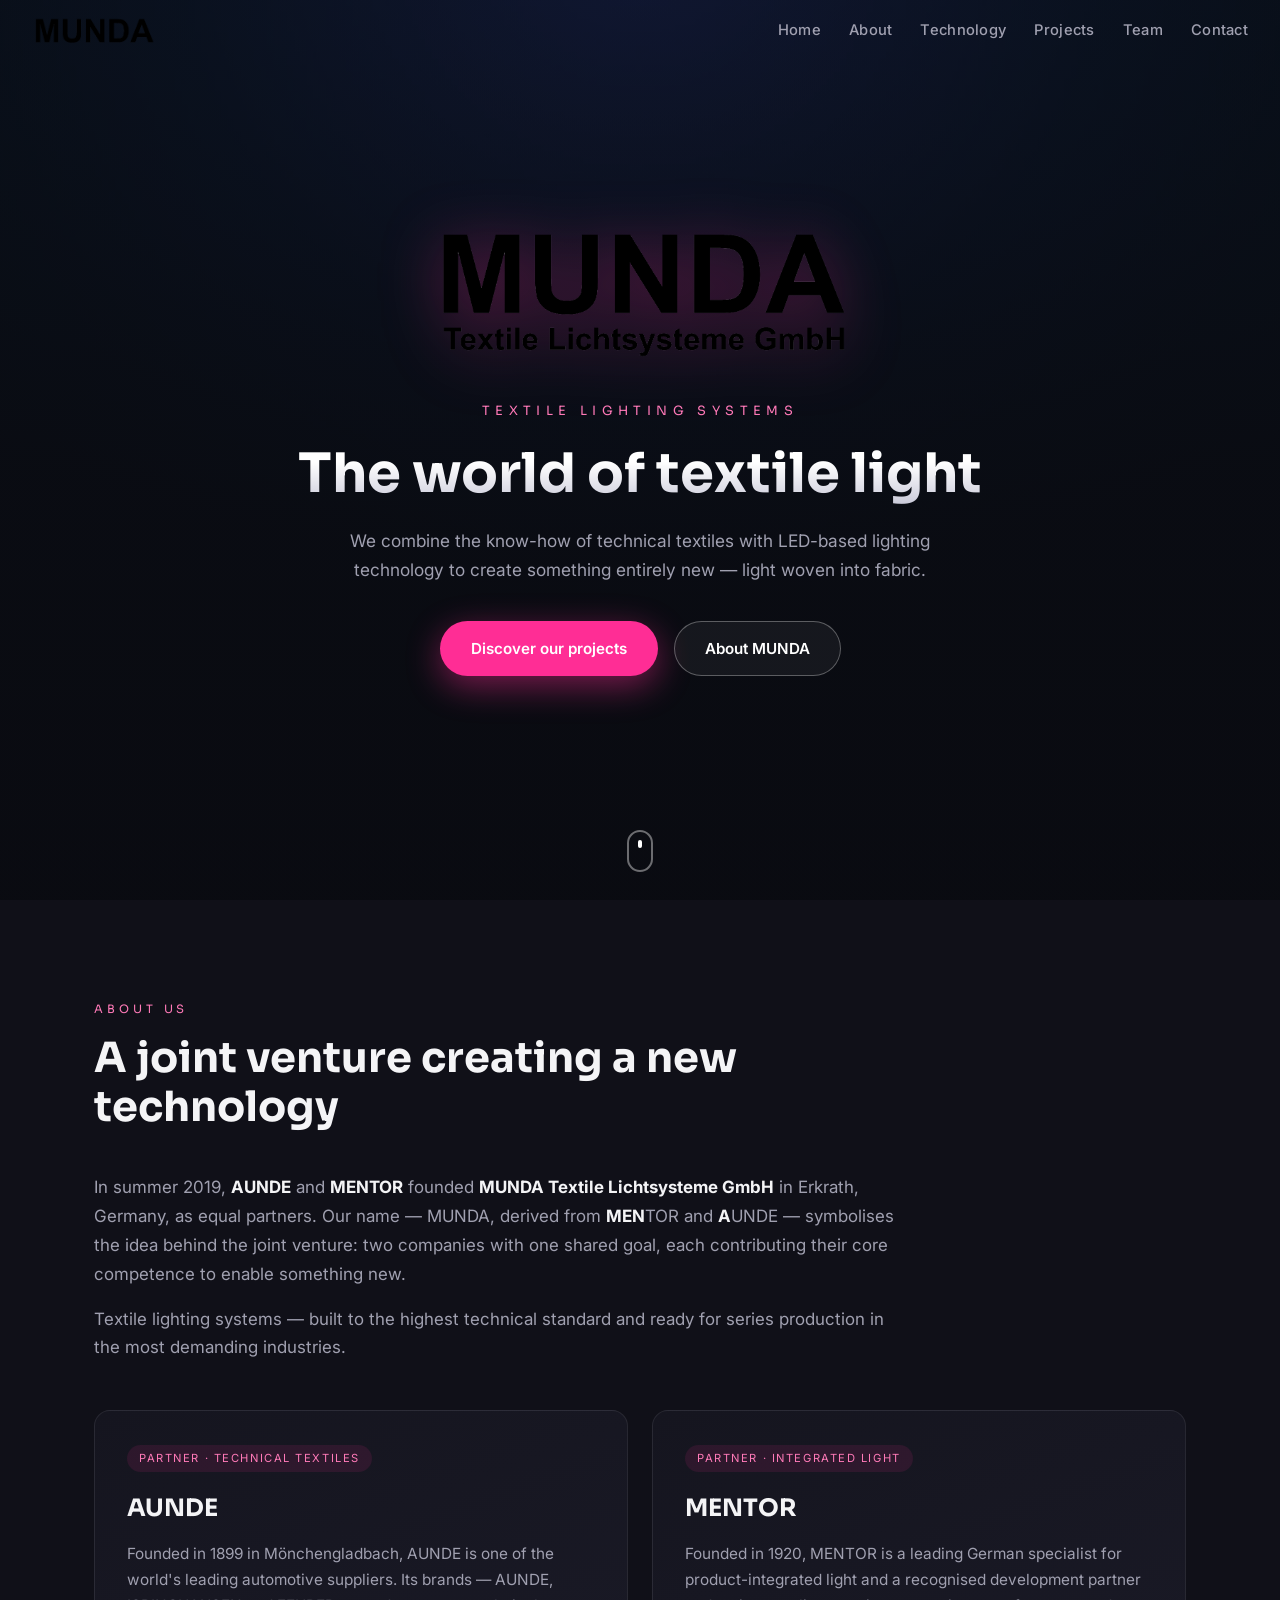
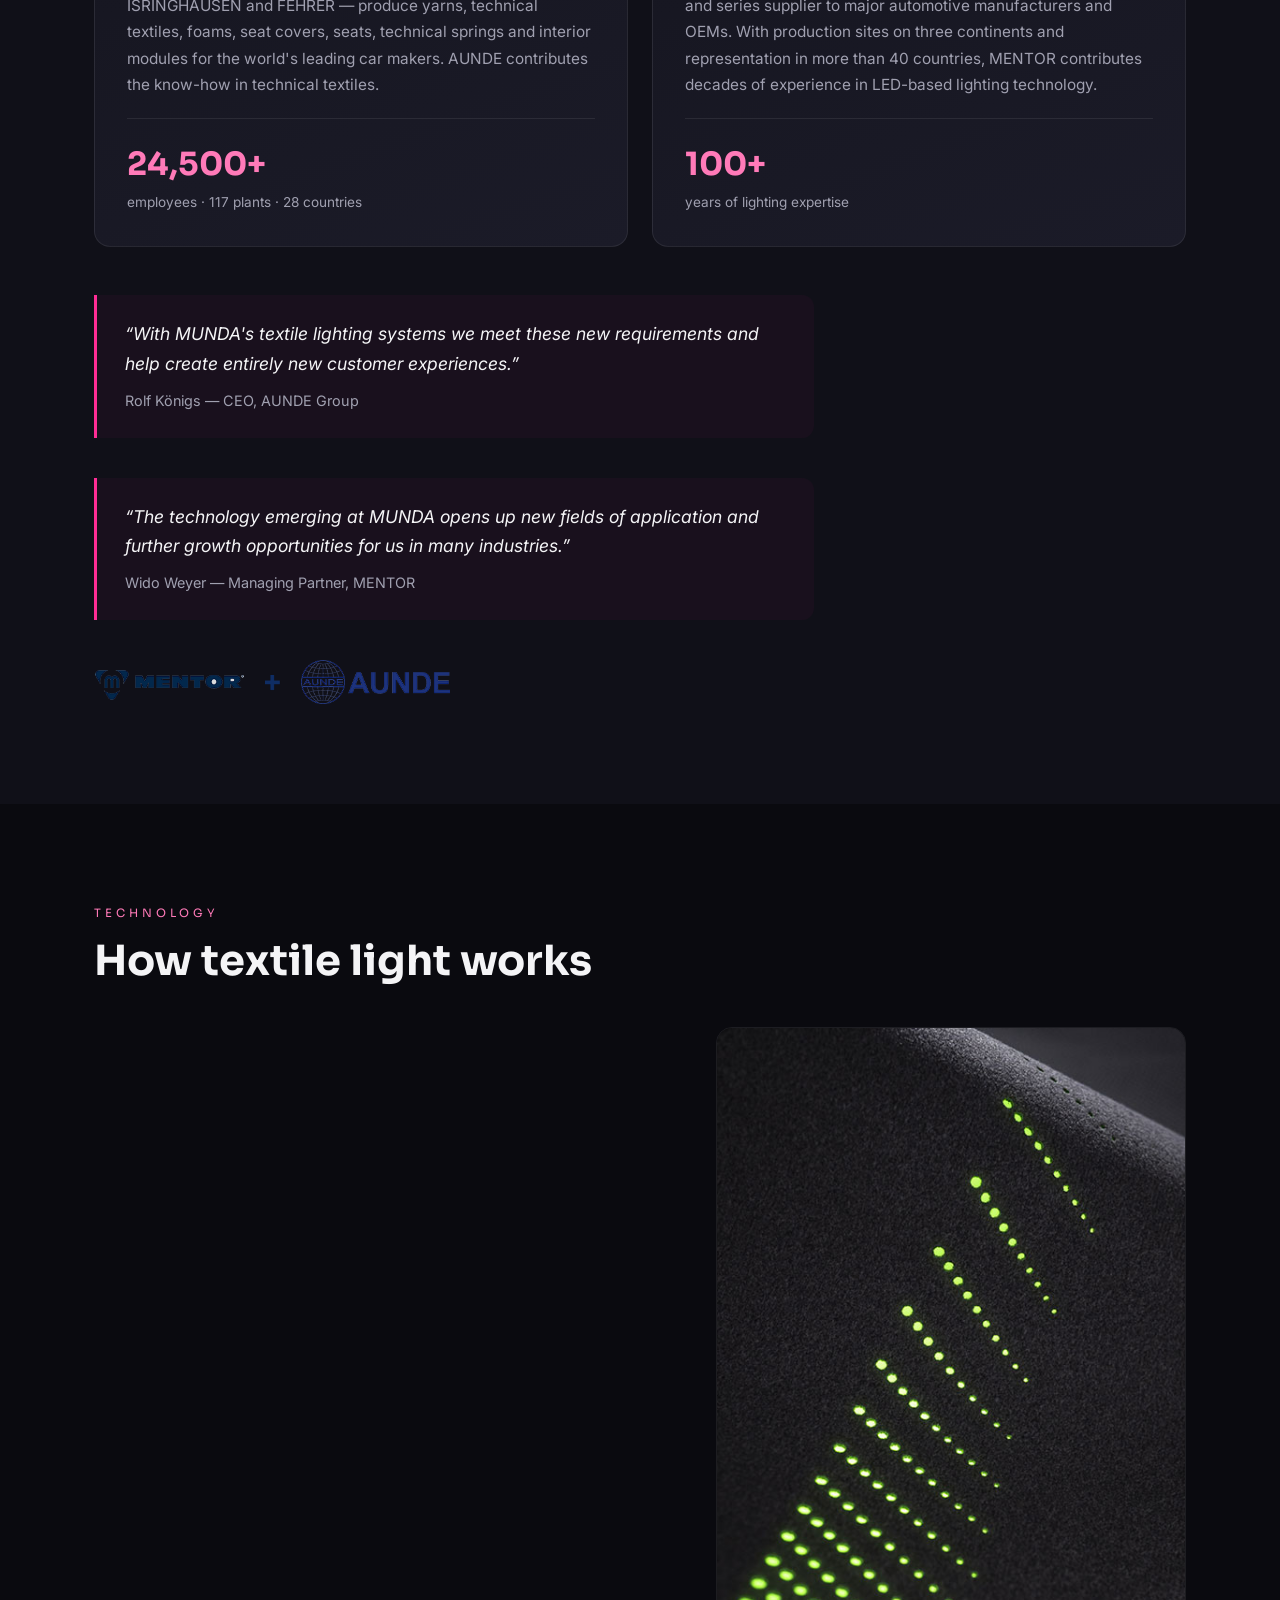
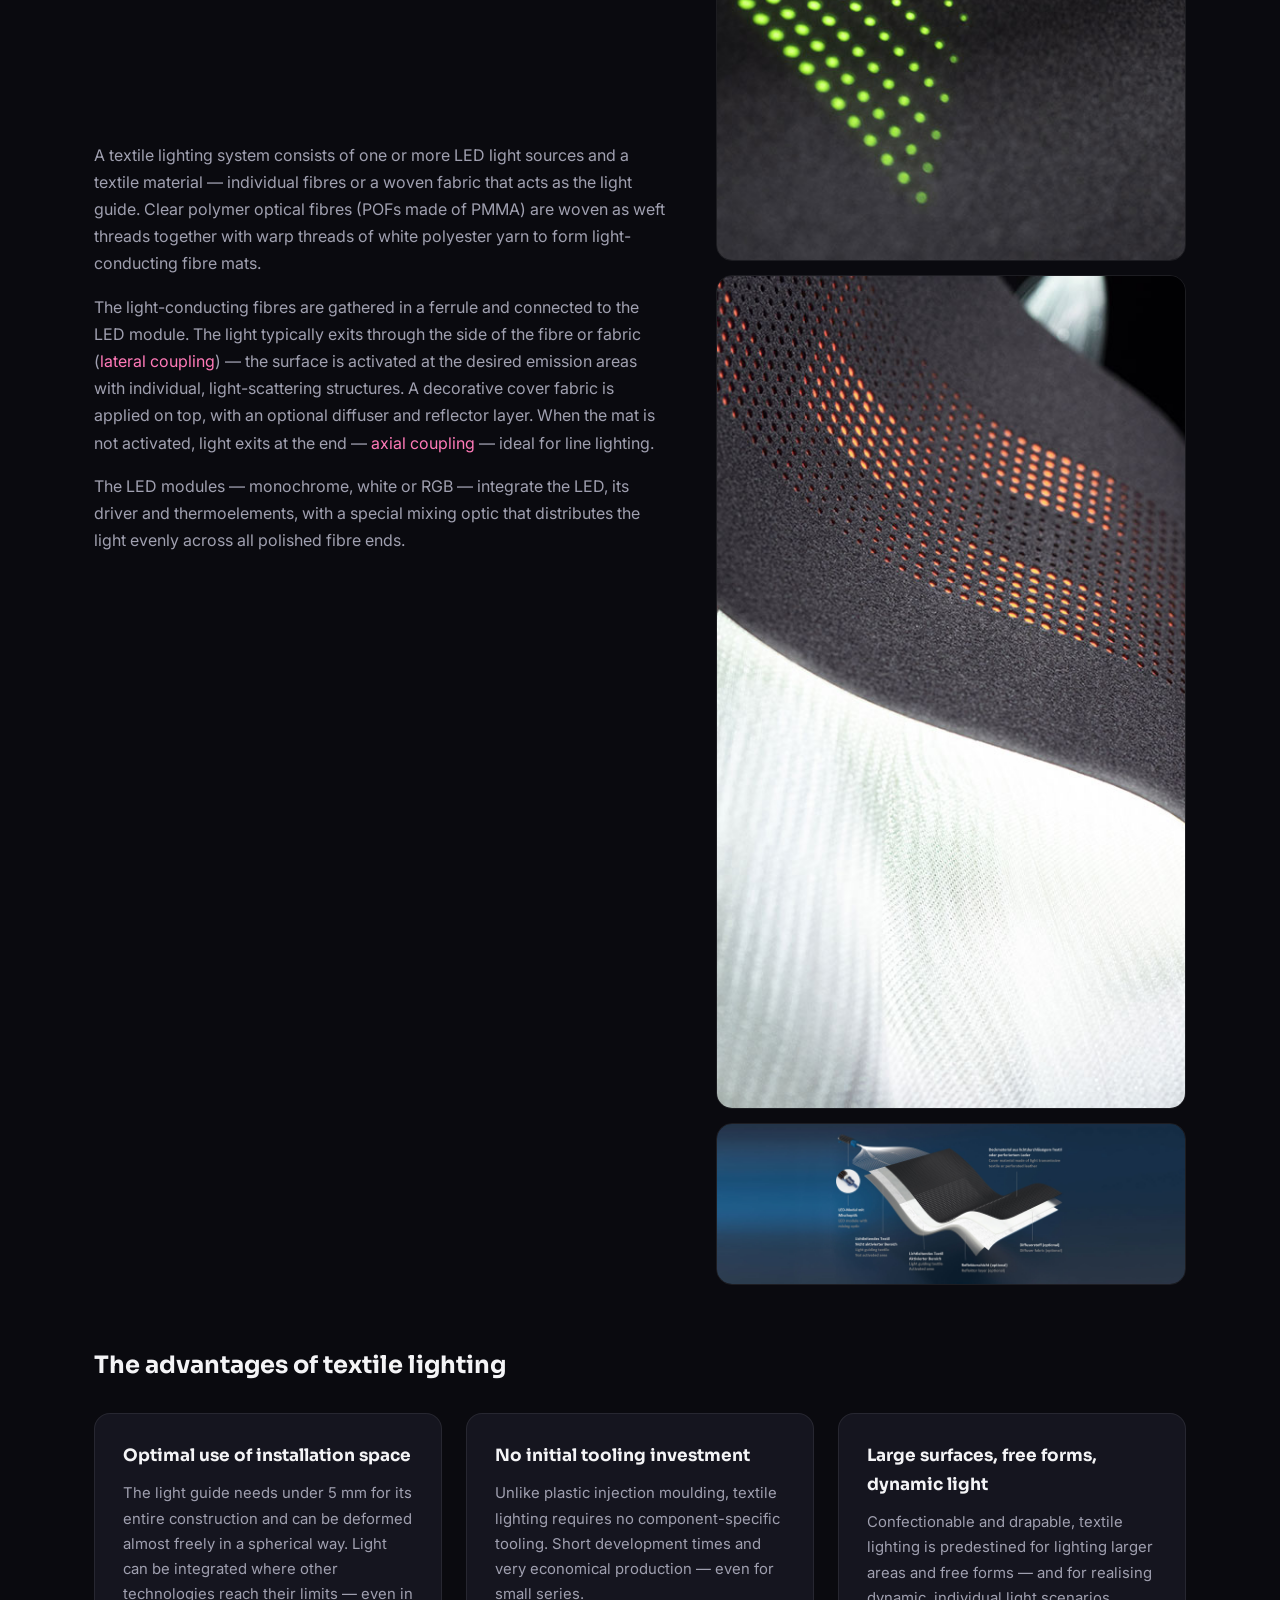
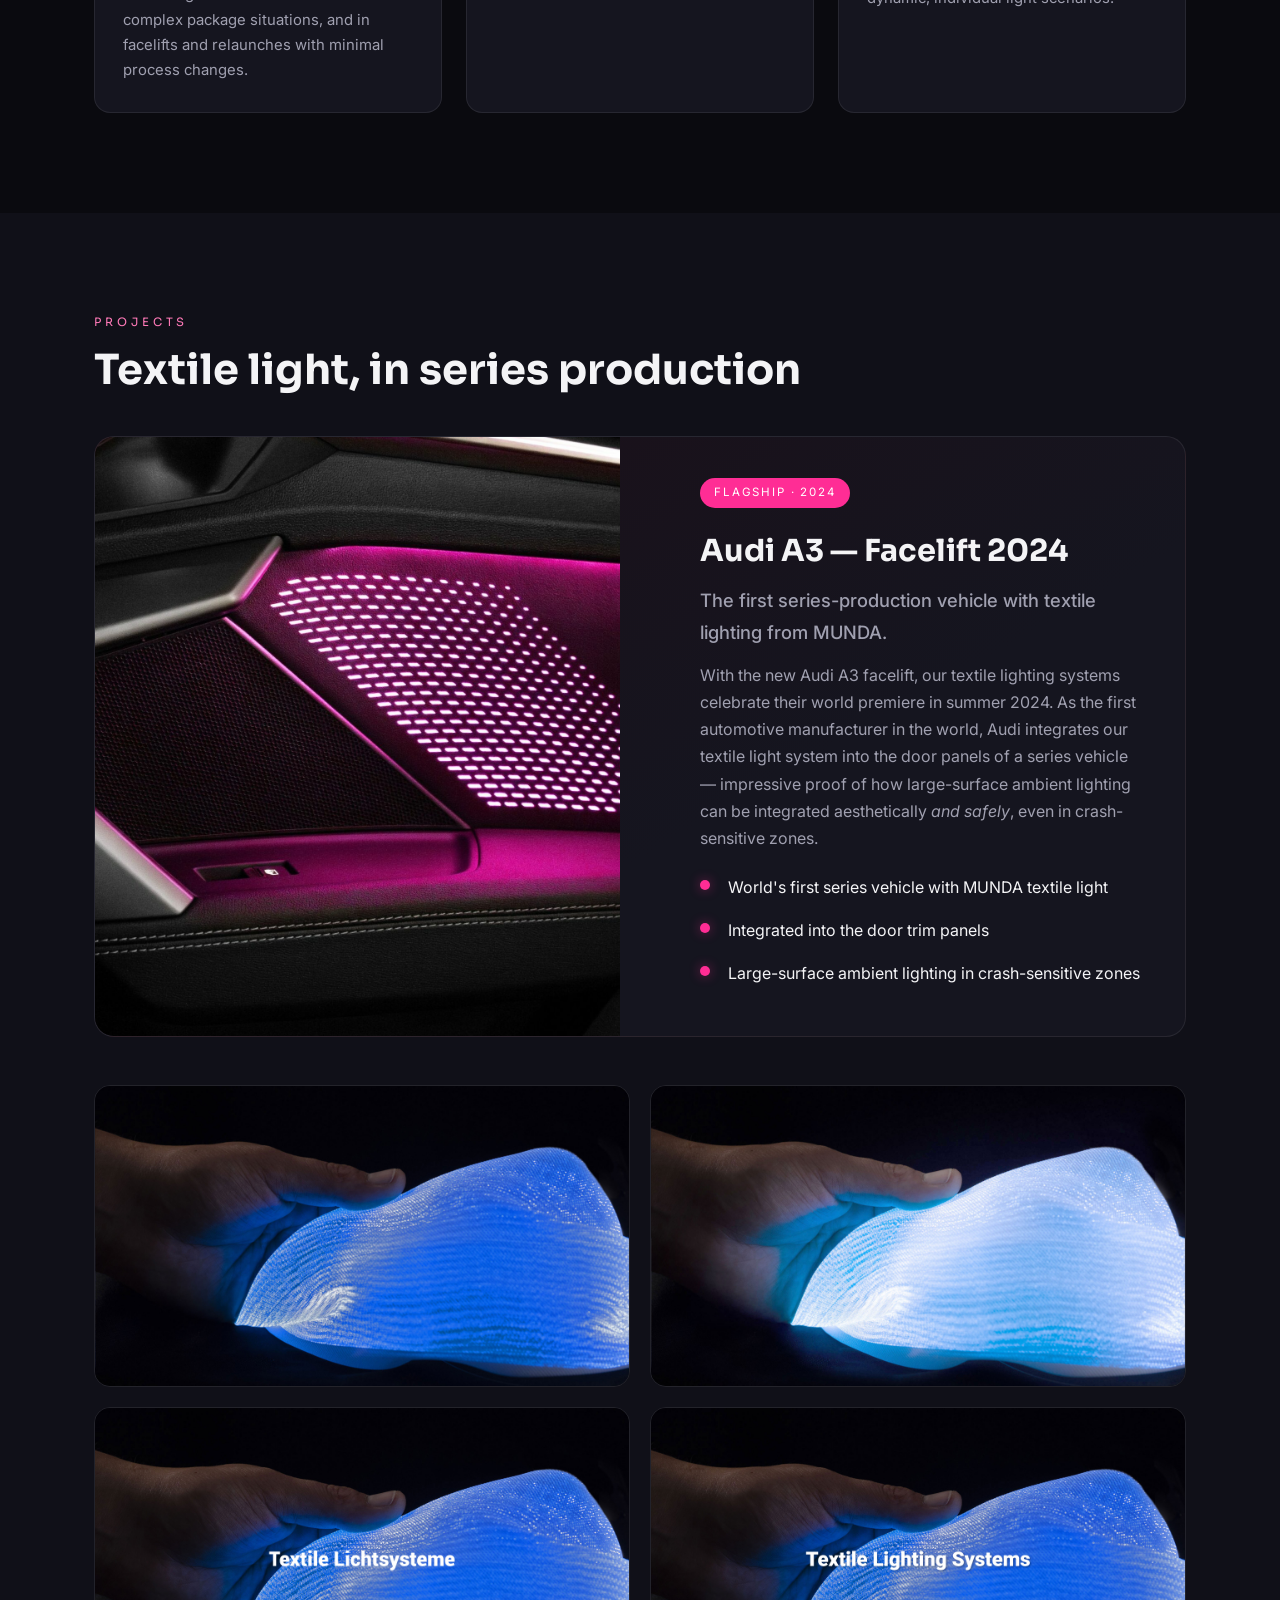
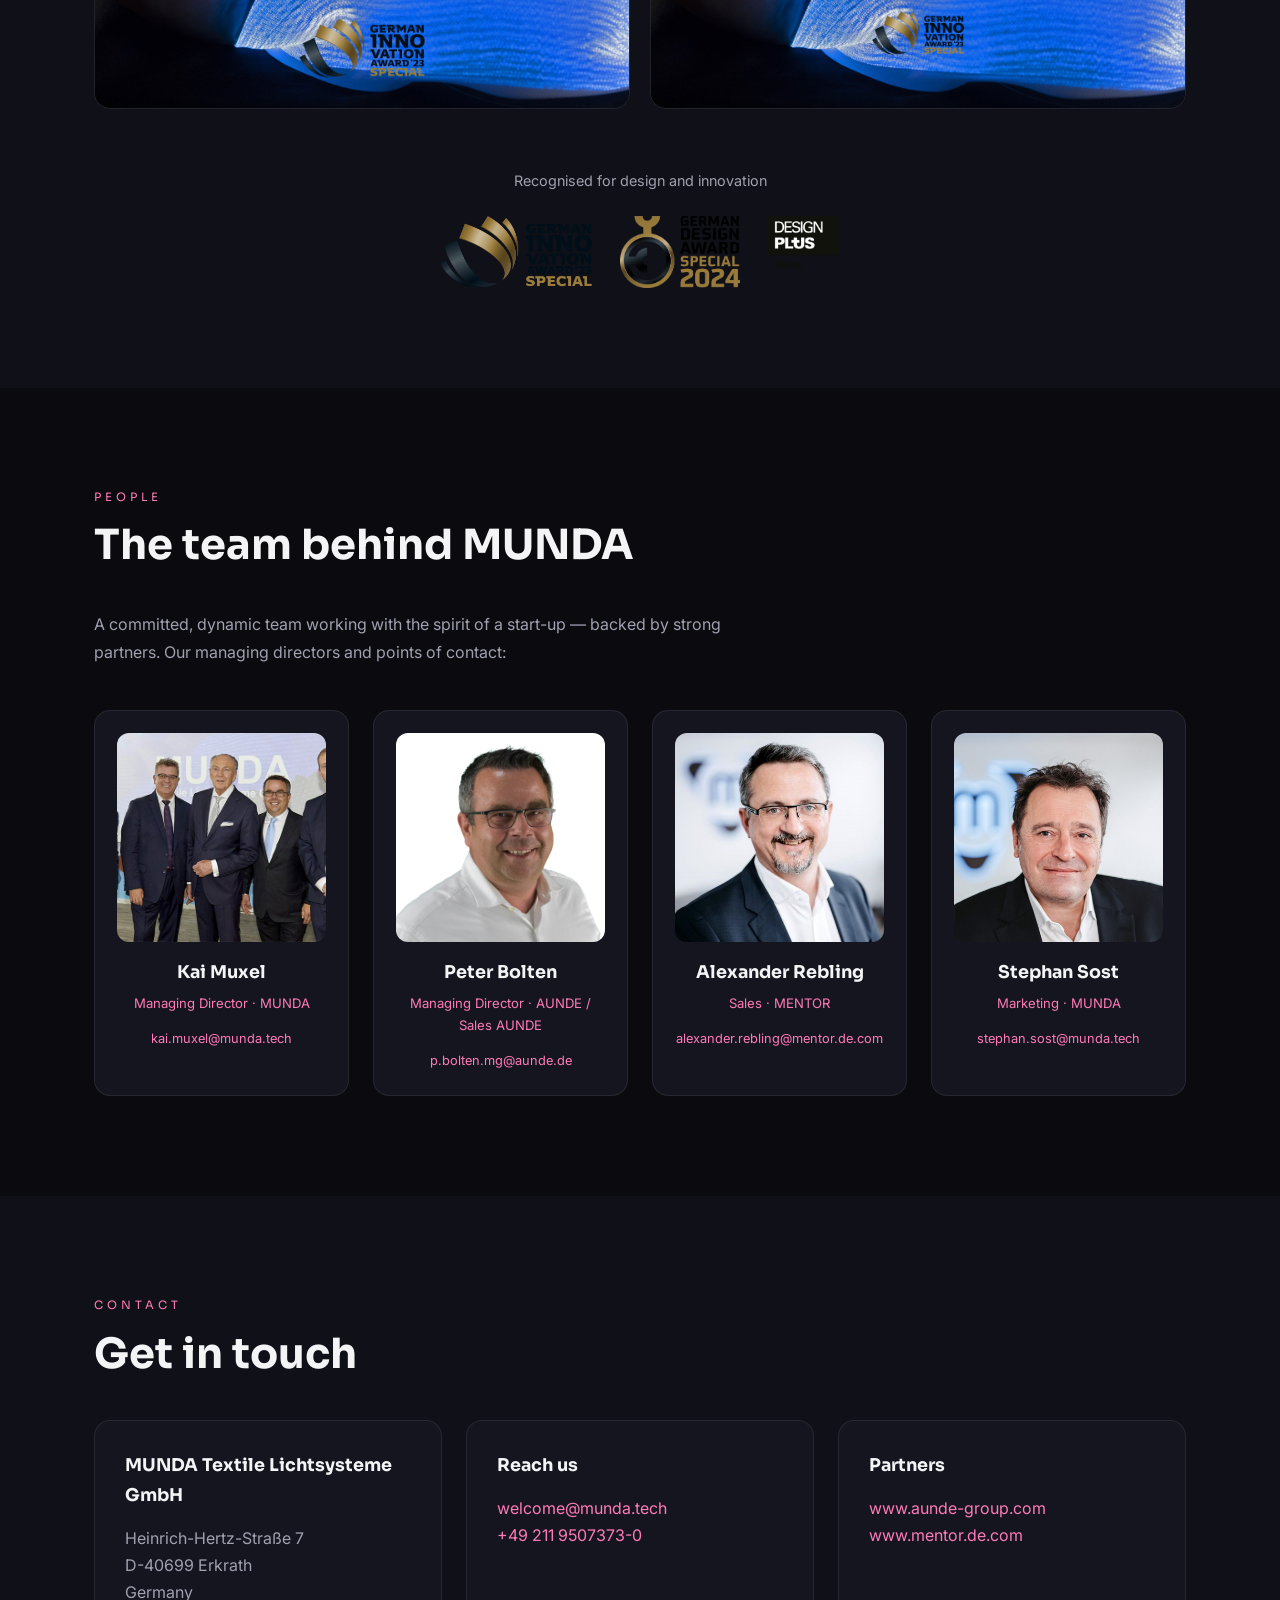
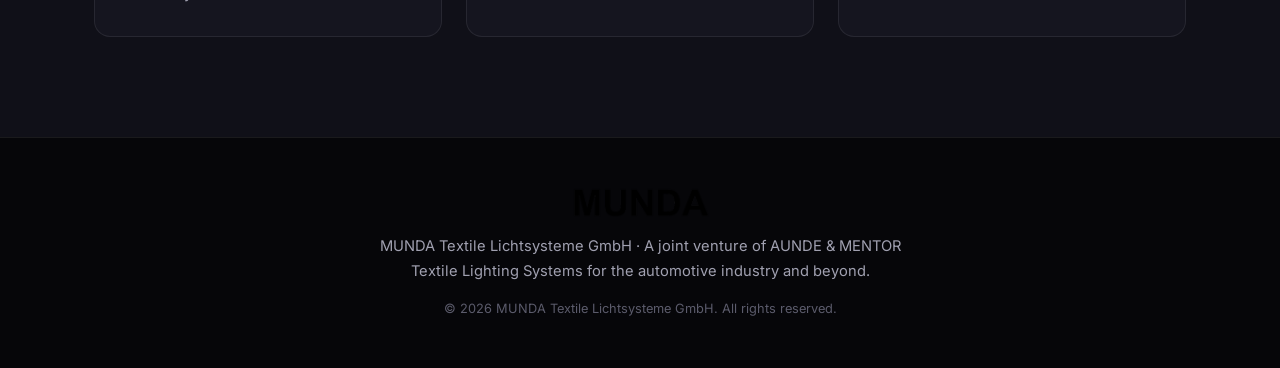
==== index.html @ 2c9ab47f "wip" ====
<!DOCTYPE html>
<html lang="en">
<head>
  <meta charset="UTF-8" />
  <meta name="viewport" content="width=device-width, initial-scale=1.0" />
  <title>MUNDA — Textile Lighting Systems</title>
  <meta name="description" content="MUNDA Textile Lichtsysteme GmbH — a joint venture of AUNDE and MENTOR, creating textile lighting systems: LED light woven into fabric for automotive ambient lighting and beyond." />
  <link rel="icon" type="image/png" href="assets/img/logo/favicon.png" />

  <!-- Fonts -->
  <link rel="preconnect" href="https://fonts.googleapis.com" />
  <link rel="preconnect" href="https://fonts.gstatic.com" crossorigin />
  <link href="https://fonts.googleapis.com/css2?family=Sora:wght@300;400;500;600;700;800&family=Inter:wght@300;400;500;600&display=swap" rel="stylesheet" />

  <link rel="stylesheet" href="assets/css/style.css" />
</head>
<body>

  <!-- ===================== NAV ===================== -->
  <header class="nav" id="nav">
    <a href="#home" class="nav__logo">
      <img src="assets/img/logo/logo-noclaim.png" alt="MUNDA logo" />
    </a>
    <nav class="nav__links" id="navLinks">
      <a href="#home">Home</a>
      <a href="#about">About</a>
      <a href="#technology">Technology</a>
      <a href="#projects">Projects</a>
      <a href="#team">Team</a>
      <a href="#contact">Contact</a>
    </nav>
    <button class="nav__toggle" id="navToggle" aria-label="Menu">
      <span></span><span></span><span></span>
    </button>
  </header>

  <!-- ===================== HERO / HOME ===================== -->
  <section class="hero" id="home">
    <div class="hero__bg" id="heroBg"></div>
    <div class="hero__overlay"></div>
    <div class="hero__content">
      <img src="assets/img/logo/logo.png" alt="MUNDA — Textile Lighting Systems" class="hero__logo" />
      <p class="hero__tagline">Textile Lighting Systems</p>
      <h1 class="hero__title">The world of textile light</h1>
      <p class="hero__sub">
        We combine the know-how of technical textiles with LED-based lighting technology to create
        something entirely new — light woven into fabric.
      </p>
      <div class="hero__cta">
        <a href="#projects" class="btn btn--primary">Discover our projects</a>
        <a href="#about" class="btn btn--ghost">About MUNDA</a>
      </div>
    </div>
    <a href="#about" class="hero__scroll" aria-label="Scroll down">
      <span></span>
    </a>
  </section>

  <!-- ===================== ABOUT ===================== -->
  <section class="section about" id="about">
    <div class="container">
      <p class="eyebrow">About us</p>
      <h2 class="section__title">A joint venture creating a new technology</h2>

      <div class="about__intro">
        <p>
          In summer 2019, <strong>AUNDE</strong> and <strong>MENTOR</strong> founded
          <strong>MUNDA Textile Lichtsysteme GmbH</strong> in Erkrath, Germany, as equal partners.
          Our name — MUNDA, derived from <strong>MEN</strong>TOR and <strong>A</strong>UNDE — symbolises
          the idea behind the joint venture: two companies with one shared goal, each contributing their
          core competence to enable something new.
        </p>
        <p>
          Textile lighting systems — built to the highest technical standard and ready for series production
          in the most demanding industries.
        </p>
      </div>

      <div class="about__cards">
        <article class="card">
          <div class="card__tag">Partner · Technical Textiles</div>
          <h3>AUNDE</h3>
          <p>
            Founded in 1899 in Mönchengladbach, AUNDE is one of the world's leading automotive suppliers.
            Its brands — AUNDE, ISRINGHAUSEN and FEHRER — produce yarns, technical textiles, foams,
            seat covers, seats, technical springs and interior modules for the world's leading car makers.
            AUNDE contributes the know-how in technical textiles.
          </p>
          <div class="card__stat">
            <span class="card__stat-num">24,500+</span>
            <span class="card__stat-label">employees · 117 plants · 28 countries</span>
          </div>
        </article>

        <article class="card">
          <div class="card__tag">Partner · Integrated Light</div>
          <h3>MENTOR</h3>
          <p>
            Founded in 1920, MENTOR is a leading German specialist for product-integrated light and a
            recognised development partner and series supplier to major automotive manufacturers and OEMs.
            With production sites on three continents and representation in more than 40 countries,
            MENTOR contributes decades of experience in LED-based lighting technology.
          </p>
          <div class="card__stat">
            <span class="card__stat-num">100+</span>
            <span class="card__stat-label">years of lighting expertise</span>
          </div>
        </article>
      </div>

      <blockquote class="quote">
        <p>
          “With MUNDA's textile lighting systems we meet these new requirements and help create
          entirely new customer experiences.”
        </p>
        <cite>Rolf Königs — CEO, AUNDE Group</cite>
      </blockquote>
      <blockquote class="quote">
        <p>
          “The technology emerging at MUNDA opens up new fields of application and further
          growth opportunities for us in many industries.”
        </p>
        <cite>Wido Weyer — Managing Partner, MENTOR</cite>
      </blockquote>

      <div class="about__partners">
        <img src="assets/img/logo/mentor-aunde.png" alt="MENTOR and AUNDE logos" class="about__partners-img" />
      </div>
    </div>
  </section>

  <!-- ===================== TECHNOLOGY ===================== -->
  <section class="section tech" id="technology">
    <div class="container">
      <p class="eyebrow">Technology</p>
      <h2 class="section__title">How textile light works</h2>

      <div class="tech__layout">
        <div class="tech__text">
          <p>
            A textile lighting system consists of one or more LED light sources and a textile material —
            individual fibres or a woven fabric that acts as the light guide. Clear polymer optical fibres
            (POFs made of PMMA) are woven as weft threads together with warp threads of white polyester
            yarn to form light-conducting fibre mats.
          </p>
          <p>
            The light-conducting fibres are gathered in a ferrule and connected to the LED module. The light
            typically exits through the side of the fibre or fabric (<em>lateral coupling</em>) — the surface is
            activated at the desired emission areas with individual, light-scattering structures. A decorative
            cover fabric is applied on top, with an optional diffuser and reflector layer. When the mat is not
            activated, light exits at the end — <em>axial coupling</em> — ideal for line lighting.
          </p>
          <p>
            The LED modules — monochrome, white or RGB — integrate the LED, its driver and thermoelements,
            with a special mixing optic that distributes the light evenly across all polished fibre ends.
          </p>
        </div>
        <div class="tech__gallery">
          <img src="assets/img/tech/tech1.jpg" alt="Textile lighting fibre detail" loading="lazy" />
          <img src="assets/img/tech/tech2.jpg" alt="Illuminated textile surface" loading="lazy" />
          <img src="assets/img/tech/tech-render.jpg" alt="MUNDA technology render" loading="lazy" />
        </div>
      </div>

      <h3 class="tech__subtitle">The advantages of textile lighting</h3>
      <div class="tech__features">
        <div class="feature">
          <h4>Optimal use of installation space</h4>
          <p>
            The light guide needs under 5 mm for its entire construction and can be deformed almost freely
            in a spherical way. Light can be integrated where other technologies reach their limits — even in
            complex package situations, and in facelifts and relaunches with minimal process changes.
          </p>
        </div>
        <div class="feature">
          <h4>No initial tooling investment</h4>
          <p>
            Unlike plastic injection moulding, textile lighting requires no component-specific tooling.
            Short development times and very economical production — even for small series.
          </p>
        </div>
        <div class="feature">
          <h4>Large surfaces, free forms, dynamic light</h4>
          <p>
            Confectionable and drapable, textile lighting is predestined for lighting larger areas and free
            forms — and for realising dynamic, individual light scenarios.
          </p>
        </div>
      </div>
    </div>
  </section>

  <!-- ===================== PROJECTS ===================== -->
  <section class="section projects" id="projects">
    <div class="container">
      <p class="eyebrow">Projects</p>
      <h2 class="section__title">Textile light, in series production</h2>

      <!-- Audi flagship -->
      <article class="audi">
        <div class="audi__media">
          <img src="assets/img/projects/audi-a3-1.jpg" alt="Textile lighting in the Audi A3 door panel" loading="lazy" />
        </div>
        <div class="audi__body">
          <span class="audi__badge">Flagship · 2024</span>
          <h3>Audi A3 — Facelift 2024</h3>
          <p class="audi__lead">
            The first series-production vehicle with textile lighting from MUNDA.
          </p>
          <p>
            With the new Audi A3 facelift, our textile lighting systems celebrate their world premiere in
            summer 2024. As the first automotive manufacturer in the world, Audi integrates our textile
            light system into the door panels of a series vehicle — impressive proof of how large-surface
            ambient lighting can be integrated aesthetically <em>and safely</em>, even in crash-sensitive
            zones.
          </p>
          <ul class="audi__points">
            <li>World's first series vehicle with MUNDA textile light</li>
            <li>Integrated into the door trim panels</li>
            <li>Large-surface ambient lighting in crash-sensitive zones</li>
          </ul>
        </div>
      </article>

      <!-- Project gallery -->
      <div class="projects__grid">
        <figure class="project">
          <img src="assets/img/projects/ls-2-1.jpg" alt="Lighting system project" loading="lazy" />
        </figure>
        <figure class="project">
          <img src="assets/img/projects/ls-2-2.jpg" alt="Lighting system project" loading="lazy" />
        </figure>
        <figure class="project">
          <img src="assets/img/projects/ls-3-1.jpg" alt="Lighting system project" loading="lazy" />
        </figure>
        <figure class="project">
          <img src="assets/img/projects/ls-4-1.jpg" alt="Lighting system project" loading="lazy" />
        </figure>
      </div>

      <!-- Awards -->
      <div class="awards">
        <p class="awards__label">Recognised for design and innovation</p>
        <div class="awards__row">
          <img src="assets/img/logo/award-gia23.png" alt="German Innovation Award 2023" />
          <img src="assets/img/logo/award-gda24.png" alt="German Design Award 2024" />
          <img src="assets/img/logo/award-iconic.png" alt="Iconic Design Award — Winner" />
        </div>
      </div>
    </div>
  </section>

  <!-- ===================== TEAM ===================== -->
  <section class="section team" id="team">
    <div class="container">
      <p class="eyebrow">People</p>
      <h2 class="section__title">The team behind MUNDA</h2>
      <p class="team__intro">
        A committed, dynamic team working with the spirit of a start-up — backed by strong partners.
        Our managing directors and points of contact:
      </p>

      <div class="team__grid">
        <article class="person">
          <div class="person__photo">
            <img src="assets/img/team/kai-muxel.jpg" alt="Kai Muxel" loading="lazy" />
          </div>
          <h3>Kai Muxel</h3>
          <p class="person__role">Managing Director · MUNDA</p>
          <a class="person__mail" href="mailto:kai.muxel@munda.tech">kai.muxel@munda.tech</a>
        </article>

        <article class="person">
          <div class="person__photo">
            <img src="assets/img/team/peter-bolten.jpg" alt="Peter Bolten" loading="lazy" />
          </div>
          <h3>Peter Bolten</h3>
          <p class="person__role">Managing Director · AUNDE / Sales AUNDE</p>
          <a class="person__mail" href="mailto:p.bolten.mg@aunde.de">p.bolten.mg@aunde.de</a>
        </article>

        <article class="person">
          <div class="person__photo">
            <img src="assets/img/team/alex-rebling.jpg" alt="Alexander Rebling" loading="lazy" />
          </div>
          <h3>Alexander Rebling</h3>
          <p class="person__role">Sales · MENTOR</p>
          <a class="person__mail" href="mailto:alexander.rebling@mentor.de.com">alexander.rebling@mentor.de.com</a>
        </article>

        <article class="person">
          <div class="person__photo">
            <img src="assets/img/team/stephan-sost.jpg" alt="Stephan Sost" loading="lazy" />
          </div>
          <h3>Stephan Sost</h3>
          <p class="person__role">Marketing · MUNDA</p>
          <a class="person__mail" href="mailto:stephan.sost@munda.tech">stephan.sost@munda.tech</a>
        </article>
      </div>
    </div>
  </section>

  <!-- ===================== CONTACT ===================== -->
  <section class="section contact" id="contact">
    <div class="container">
      <p class="eyebrow">Contact</p>
      <h2 class="section__title">Get in touch</h2>
      <div class="contact__grid">
        <div class="contact__card">
          <h3>MUNDA Textile Lichtsysteme GmbH</h3>
          <p>
            Heinrich-Hertz-Straße 7<br />
            D-40699 Erkrath<br />
            Germany
          </p>
        </div>
        <div class="contact__card">
          <h3>Reach us</h3>
          <p>
            <a href="mailto:welcome@munda.tech">welcome@munda.tech</a><br />
            <a href="tel:+4921195073730">+49 211 9507373-0</a>
          </p>
        </div>
        <div class="contact__card">
          <h3>Partners</h3>
          <p>
            <a href="https://www.aunde-group.com" target="_blank" rel="noopener">www.aunde-group.com</a><br />
            <a href="https://www.mentor.de.com" target="_blank" rel="noopener">www.mentor.de.com</a>
          </p>
        </div>
      </div>
    </div>
  </section>

  <!-- ===================== FOOTER ===================== -->
  <footer class="footer">
    <div class="container footer__inner">
      <img src="assets/img/logo/logo-noclaim.png" alt="MUNDA" class="footer__logo" />
      <p class="footer__text">
        MUNDA Textile Lichtsysteme GmbH · A joint venture of AUNDE &amp; MENTOR<br />
        Textile Lighting Systems for the automotive industry and beyond.
      </p>
      <p class="footer__legal">
        © <span id="year"></span> MUNDA Textile Lichtsysteme GmbH. All rights reserved.
      </p>
    </div>
  </footer>

  <script src="assets/js/main.js"></script>
</body>
</html>
---- assets/css/style.css ----
/* ===================== MUNDA — Textile Lighting Systems ===================== */
:root {
  --bg: #0a0a0f;
  --bg-soft: #101018;
  --surface: #15151f;
  --surface-2: #1b1b28;
  --text: #f4f4f6;
  --muted: #a0a0b0;
  --accent: #ff2d95;          /* magenta — "Alles Magenta" */
  --accent-soft: #ff7ab8;
  --accent-glow: rgba(255, 45, 149, 0.45);
  --border: rgba(255, 255, 255, 0.08);
  --font-head: 'Sora', system-ui, sans-serif;
  --font-body: 'Inter', system-ui, sans-serif;
  --radius: 16px;
  --maxw: 1140px;
}

* { margin: 0; padding: 0; box-sizing: border-box; }

html { scroll-behavior: smooth; }

body {
  font-family: var(--font-body);
  background: var(--bg);
  color: var(--text);
  line-height: 1.7;
  -webkit-font-smoothing: antialiased;
  overflow-x: hidden;
}

a { color: var(--accent-soft); text-decoration: none; }
a:hover { color: var(--accent); }

img { max-width: 100%; display: block; }

.container { width: 100%; max-width: var(--maxw); margin: 0 auto; padding: 0 24px; }

/* ===================== NAV ===================== */
.nav {
  position: fixed;
  top: 0; left: 0; right: 0;
  z-index: 100;
  display: flex;
  align-items: center;
  justify-content: space-between;
  padding: 16px 32px;
  transition: background 0.35s ease, backdrop-filter 0.35s ease, padding 0.35s ease;
}
.nav.scrolled {
  background: rgba(10, 10, 15, 0.72);
  backdrop-filter: blur(16px);
  -webkit-backdrop-filter: blur(16px);
  padding: 10px 32px;
  border-bottom: 1px solid var(--border);
}
.nav__logo img { height: 30px; width: auto; }
.nav__links { display: flex; gap: 28px; }
.nav__links a {
  color: var(--muted);
  font-size: 0.92rem;
  font-weight: 500;
  letter-spacing: 0.02em;
  transition: color 0.2s;
}
.nav__links a:hover { color: var(--accent-soft); }

.nav__toggle {
  display: none;
  flex-direction: column;
  gap: 5px;
  background: none; border: none; cursor: pointer;
  padding: 6px;
}
.nav__toggle span {
  width: 24px; height: 2px; background: var(--text);
  border-radius: 2px; transition: 0.3s;
}

/* ===================== HERO ===================== */
.hero {
  position: relative;
  min-height: 100vh;
  display: flex;
  align-items: center;
  justify-content: center;
  text-align: center;
  overflow: hidden;
}
.hero__bg {
  position: absolute; inset: 0;
  background-size: cover;
  background-position: center;
  transform: scale(1.06);
  animation: heroZoom 22s ease-in-out infinite alternate;
  z-index: 0;
}
@keyframes heroZoom {
  from { transform: scale(1.06); }
  to   { transform: scale(1.16); }
}
.hero__overlay {
  position: absolute; inset: 0; z-index: 1;
  background:
    radial-gradient(120% 90% at 50% 0%, rgba(10,10,15,0.35) 0%, rgba(10,10,15,0.82) 70%),
    linear-gradient(180deg, rgba(10,10,15,0.6) 0%, rgba(10,10,15,0.85) 100%);
}
.hero__content {
  position: relative; z-index: 2;
  max-width: 800px; padding: 0 24px;
  animation: rise 1s ease both;
}
@keyframes rise {
  from { opacity: 0; transform: translateY(30px); }
  to   { opacity: 1; transform: translateY(0); }
}
.hero__logo { width: min(420px, 78vw); margin: 0 auto 10px; filter: drop-shadow(0 6px 30px rgba(255,45,149,0.35)); }
.hero__tagline {
  font-family: var(--font-head);
  text-transform: uppercase;
  letter-spacing: 0.42em;
  font-size: 0.8rem;
  color: var(--accent-soft);
  margin-bottom: 20px;
}
.hero__title {
  font-family: var(--font-head);
  font-size: clamp(2rem, 5vw, 3.4rem);
  font-weight: 700;
  line-height: 1.15;
  margin-bottom: 20px;
  background: linear-gradient(180deg, #ffffff 30%, #c8c8d8 100%);
  -webkit-background-clip: text; background-clip: text;
  -webkit-text-fill-color: transparent;
}
.hero__sub {
  color: var(--muted);
  font-size: 1.08rem;
  max-width: 620px;
  margin: 0 auto 36px;
}
.hero__cta { display: flex; gap: 16px; justify-content: center; flex-wrap: wrap; }

.btn {
  display: inline-block;
  padding: 14px 30px;
  border-radius: 999px;
  font-weight: 600;
  font-size: 0.95rem;
  transition: transform 0.2s, box-shadow 0.2s, background 0.2s;
  border: 1px solid transparent;
}
.btn--primary {
  background: var(--accent);
  color: #fff;
  box-shadow: 0 10px 34px var(--accent-glow);
}
.btn--primary:hover {
  background: #ff4fa6; color: #fff;
  transform: translateY(-2px);
}
.btn--ghost {
  border-color: rgba(255,255,255,0.3);
  color: #fff;
  background: rgba(255,255,255,0.05);
}
.btn--ghost:hover { background: rgba(255,255,255,0.12); transform: translateY(-2px); }

.hero__scroll {
  position: absolute; bottom: 28px; left: 50%;
  transform: translateX(-50%);
  width: 26px; height: 42px;
  border: 2px solid rgba(255,255,255,0.4);
  border-radius: 20px;
  z-index: 2;
}
.hero__scroll span {
  position: absolute; top: 8px; left: 50%;
  width: 4px; height: 8px; margin-left: -2px;
  background: #fff; border-radius: 2px;
  animation: scrollDot 1.8s ease infinite;
}
@keyframes scrollDot {
  0% { opacity: 0; transform: translateY(0); }
  40% { opacity: 1; }
  80% { opacity: 0; transform: translateY(14px); }
}

/* ===================== SECTION COMMON ===================== */
.section { padding: 100px 0; }
.section:nth-of-type(even) { background: var(--bg-soft); }

.eyebrow {
  font-family: var(--font-head);
  text-transform: uppercase;
  letter-spacing: 0.34em;
  font-size: 0.72rem;
  color: var(--accent-soft);
  margin-bottom: 14px;
}
.section__title {
  font-family: var(--font-head);
  font-size: clamp(1.7rem, 3.6vw, 2.6rem);
  font-weight: 700;
  line-height: 1.2;
  margin-bottom: 40px;
  max-width: 720px;
}

/* ===================== ABOUT ===================== */
.about__intro p { color: var(--muted); font-size: 1.06rem; max-width: 820px; margin-bottom: 16px; }
.about__intro strong { color: var(--text); }

.about__cards { display: grid; grid-template-columns: repeat(2, 1fr); gap: 24px; margin: 48px 0; }
.card {
  background: linear-gradient(160deg, var(--surface) 0%, var(--surface-2) 100%);
  border: 1px solid var(--border);
  border-radius: var(--radius);
  padding: 32px;
  transition: transform 0.3s, border-color 0.3s;
}
.card:hover { transform: translateY(-4px); border-color: rgba(255,45,149,0.4); }
.card__tag {
  display: inline-block;
  font-size: 0.7rem;
  text-transform: uppercase;
  letter-spacing: 0.14em;
  color: var(--accent-soft);
  background: rgba(255,45,149,0.1);
  padding: 4px 12px;
  border-radius: 999px;
  margin-bottom: 16px;
}
.card h3 { font-family: var(--font-head); font-size: 1.5rem; margin-bottom: 12px; }
.card p { color: var(--muted); font-size: 0.96rem; }
.card__stat { margin-top: 20px; padding-top: 18px; border-top: 1px solid var(--border); display: flex; flex-direction: column; }
.card__stat-num { font-family: var(--font-head); font-size: 2rem; font-weight: 700; color: var(--accent-soft); }
.card__stat-label { color: var(--muted); font-size: 0.85rem; }

.quote {
  max-width: 720px;
  margin: 40px 0;
  padding: 24px 28px;
  border-left: 3px solid var(--accent);
  background: rgba(255,45,149,0.04);
  border-radius: 0 12px 12px 0;
}
.quote p { font-size: 1.1rem; font-style: italic; color: var(--text); }
.quote cite { display: block; margin-top: 10px; color: var(--muted); font-style: normal; font-size: 0.9rem; }

.about__partners { margin-top: 32px; }
.about__partners-img { height: 44px; width: auto; opacity: 0.85; }

/* ===================== TECHNOLOGY ===================== */
.tech__layout { display: grid; grid-template-columns: 1.1fr 0.9fr; gap: 48px; align-items: center; }
.tech__text p { color: var(--muted); margin-bottom: 16px; }
.tech__text em { color: var(--accent-soft); font-style: normal; }
.tech__gallery { display: grid; gap: 14px; }
.tech__gallery img { border-radius: var(--radius); border: 1px solid var(--border); width: 100%; }

.tech__subtitle { font-family: var(--font-head); font-size: 1.5rem; margin: 60px 0 28px; }
.tech__features { display: grid; grid-template-columns: repeat(3, 1fr); gap: 24px; }
.feature {
  background: var(--surface);
  border: 1px solid var(--border);
  border-radius: var(--radius);
  padding: 28px;
}
.feature h4 { font-family: var(--font-head); font-size: 1.06rem; margin-bottom: 10px; color: var(--text); }
.feature p { color: var(--muted); font-size: 0.93rem; }

/* ===================== PROJECTS ===================== */
.audi {
  display: grid;
  grid-template-columns: 1fr 1fr;
  gap: 40px;
  align-items: center;
  background: linear-gradient(150deg, #1c0f18 0%, var(--surface) 60%);
  border: 1px solid var(--border);
  border-radius: 20px;
  overflow: hidden;
  margin-bottom: 48px;
}
.audi__media { position: relative; height: 100%; min-height: 340px; }
.audi__media img { width: 100%; height: 100%; object-fit: cover; }
.audi__body { padding: 40px; }
.audi__badge {
  display: inline-block;
  font-size: 0.72rem;
  text-transform: uppercase;
  letter-spacing: 0.16em;
  color: #fff;
  background: var(--accent);
  padding: 5px 14px;
  border-radius: 999px;
  margin-bottom: 18px;
}
.audi h3 { font-family: var(--font-head); font-size: 1.9rem; margin-bottom: 8px; }
.audi__lead { font-size: 1.15rem; font-weight: 500; color: var(--accent-soft); margin-bottom: 16px; }
.audi__body p { color: var(--muted); margin-bottom: 14px; }
.audi__points { list-style: none; margin-top: 12px; }
.audi__points li { padding: 8px 0 8px 28px; position: relative; color: var(--text); }
.audi__points li::before {
  content: ''; position: absolute; left: 0; top: 14px;
  width: 10px; height: 10px; border-radius: 50%;
  background: var(--accent); box-shadow: 0 0 12px var(--accent-glow);
}

.projects__grid { display: grid; grid-template-columns: repeat(2, 1fr); gap: 20px; }
.project { border-radius: var(--radius); overflow: hidden; border: 1px solid var(--border); }
.project img { width: 100%; height: 100%; object-fit: cover; aspect-ratio: 16/9; transition: transform 0.5s; }
.project:hover img { transform: scale(1.05); }

.awards { margin-top: 60px; text-align: center; }
.awards__label { color: var(--muted); font-size: 0.9rem; margin-bottom: 22px; }
.awards__row { display: flex; gap: 28px; justify-content: center; align-items: center; flex-wrap: wrap; }
.awards__row img { height: 72px; width: auto; }

/* ===================== TEAM ===================== */
.team__intro { color: var(--muted); max-width: 640px; margin-bottom: 44px; }
.team__grid { display: grid; grid-template-columns: repeat(4, 1fr); gap: 24px; }
.person {
  background: var(--surface);
  border: 1px solid var(--border);
  border-radius: var(--radius);
  padding: 22px;
  text-align: center;
  transition: transform 0.3s, border-color 0.3s;
}
.person:hover { transform: translateY(-4px); border-color: rgba(255,45,149,0.4); }
.person__photo {
  width: 100%;
  aspect-ratio: 1;
  border-radius: 12px;
  overflow: hidden;
  margin-bottom: 16px;
  background: var(--surface-2);
}
.person__photo img { width: 100%; height: 100%; object-fit: cover; }
.person h3 { font-family: var(--font-head); font-size: 1.1rem; }
.person__role { color: var(--accent-soft); font-size: 0.82rem; margin: 4px 0 10px; }
.person__mail { font-size: 0.8rem; word-break: break-all; }

/* ===================== CONTACT ===================== */
.contact__grid { display: grid; grid-template-columns: repeat(3, 1fr); gap: 24px; }
.contact__card {
  background: var(--surface);
  border: 1px solid var(--border);
  border-radius: var(--radius);
  padding: 30px;
}
.contact__card h3 { font-family: var(--font-head); font-size: 1.1rem; margin-bottom: 14px; }
.contact__card p { color: var(--muted); }

/* ===================== FOOTER ===================== */
.footer {
  background: #060609;
  border-top: 1px solid var(--border);
  padding: 48px 0;
  text-align: center;
}
.footer__inner { display: flex; flex-direction: column; align-items: center; gap: 14px; }
.footer__logo { height: 34px; opacity: 0.9; }
.footer__text { color: var(--muted); font-size: 0.92rem; }
.footer__legal { color: #5b5b6b; font-size: 0.8rem; }

/* ===================== RESPONSIVE ===================== */
@media (max-width: 900px) {
  .about__cards, .tech__features, .team__grid { grid-template-columns: 1fr 1fr; }
  .tech__layout { grid-template-columns: 1fr; }
  .audi { grid-template-columns: 1fr; }
  .contact__grid { grid-template-columns: 1fr; }
}
@media (max-width: 620px) {
  .nav__links {
    position: absolute;
    top: 100%; left: 0; right: 0;
    flex-direction: column;
    background: rgba(10,10,15,0.96);
    backdrop-filter: blur(16px);
    padding: 16px 32px 24px;
    gap: 18px;
    display: none;
    border-bottom: 1px solid var(--border);
  }
  .nav__links.open { display: flex; }
  .nav__toggle { display: flex; }
  .about__cards, .tech__features, .team__grid, .projects__grid { grid-template-columns: 1fr; }
  .section { padding: 72px 0; }
  .audi__body { padding: 26px; }
}
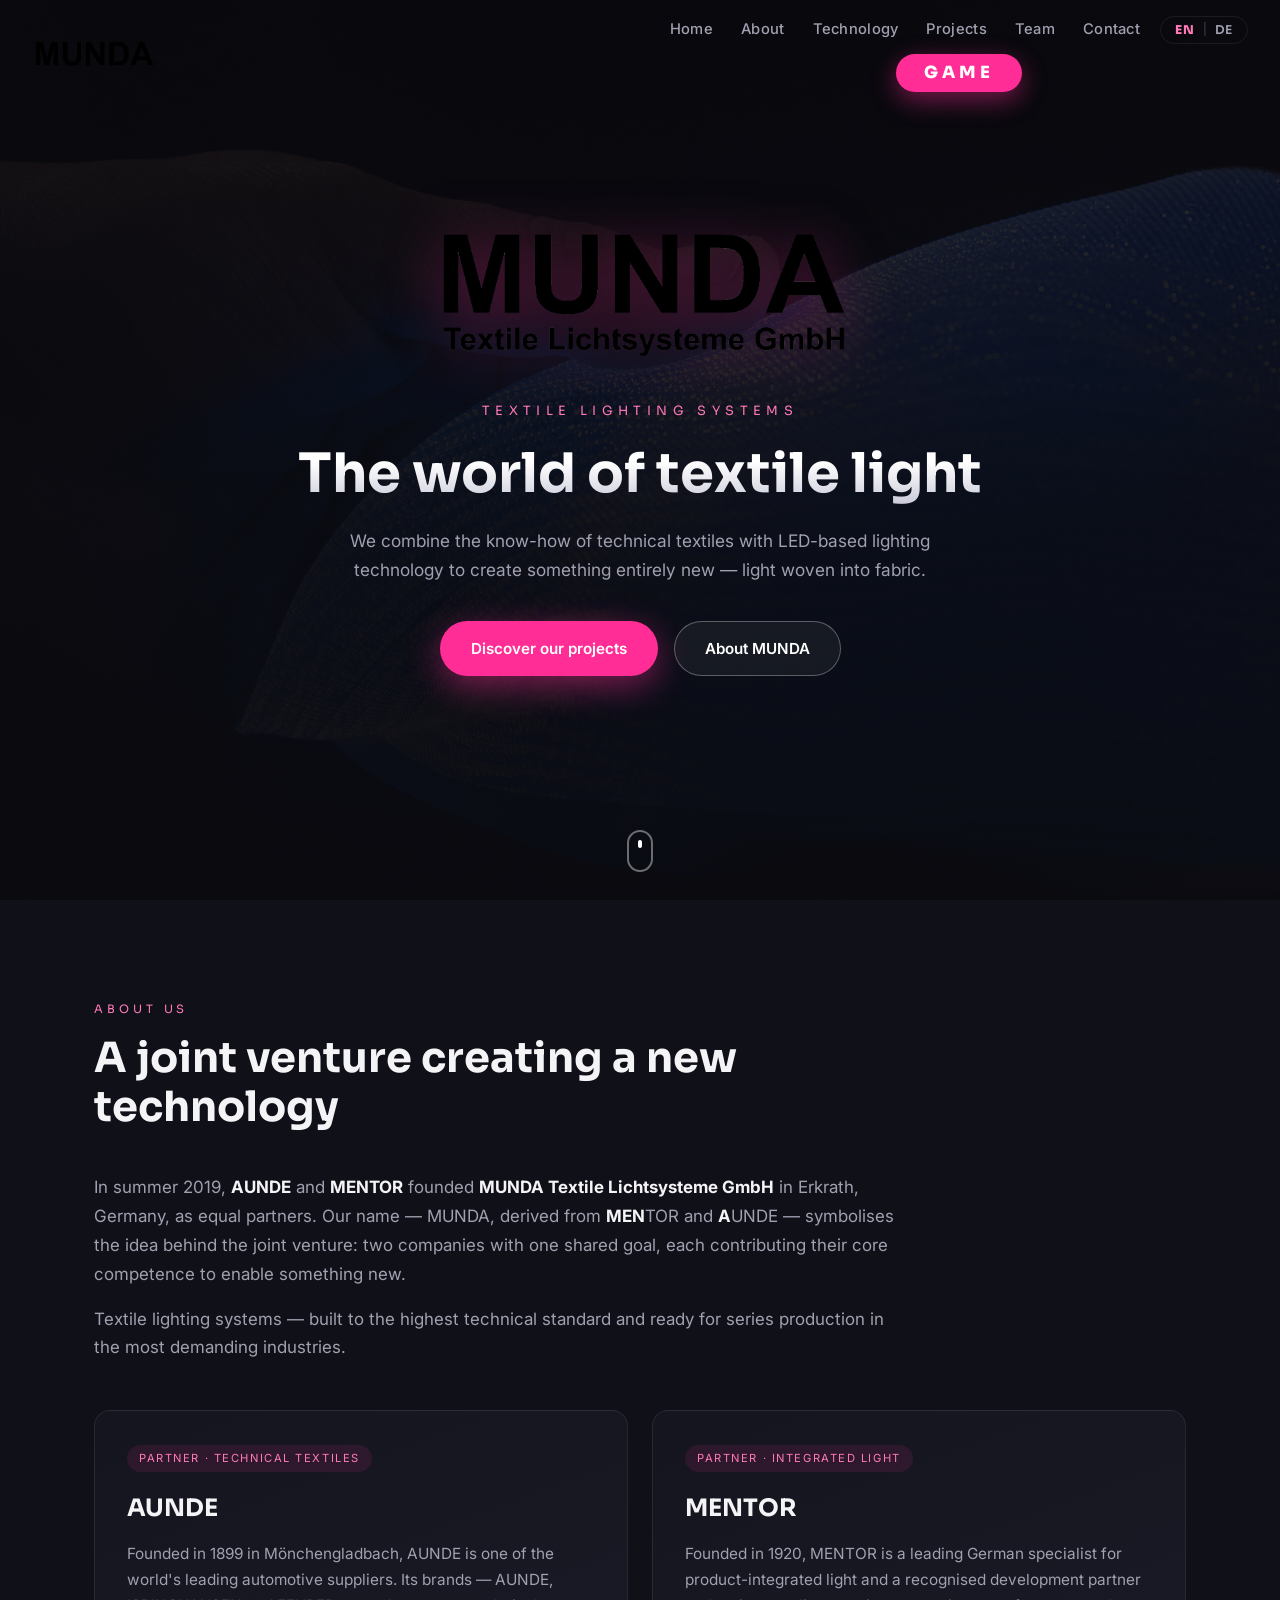
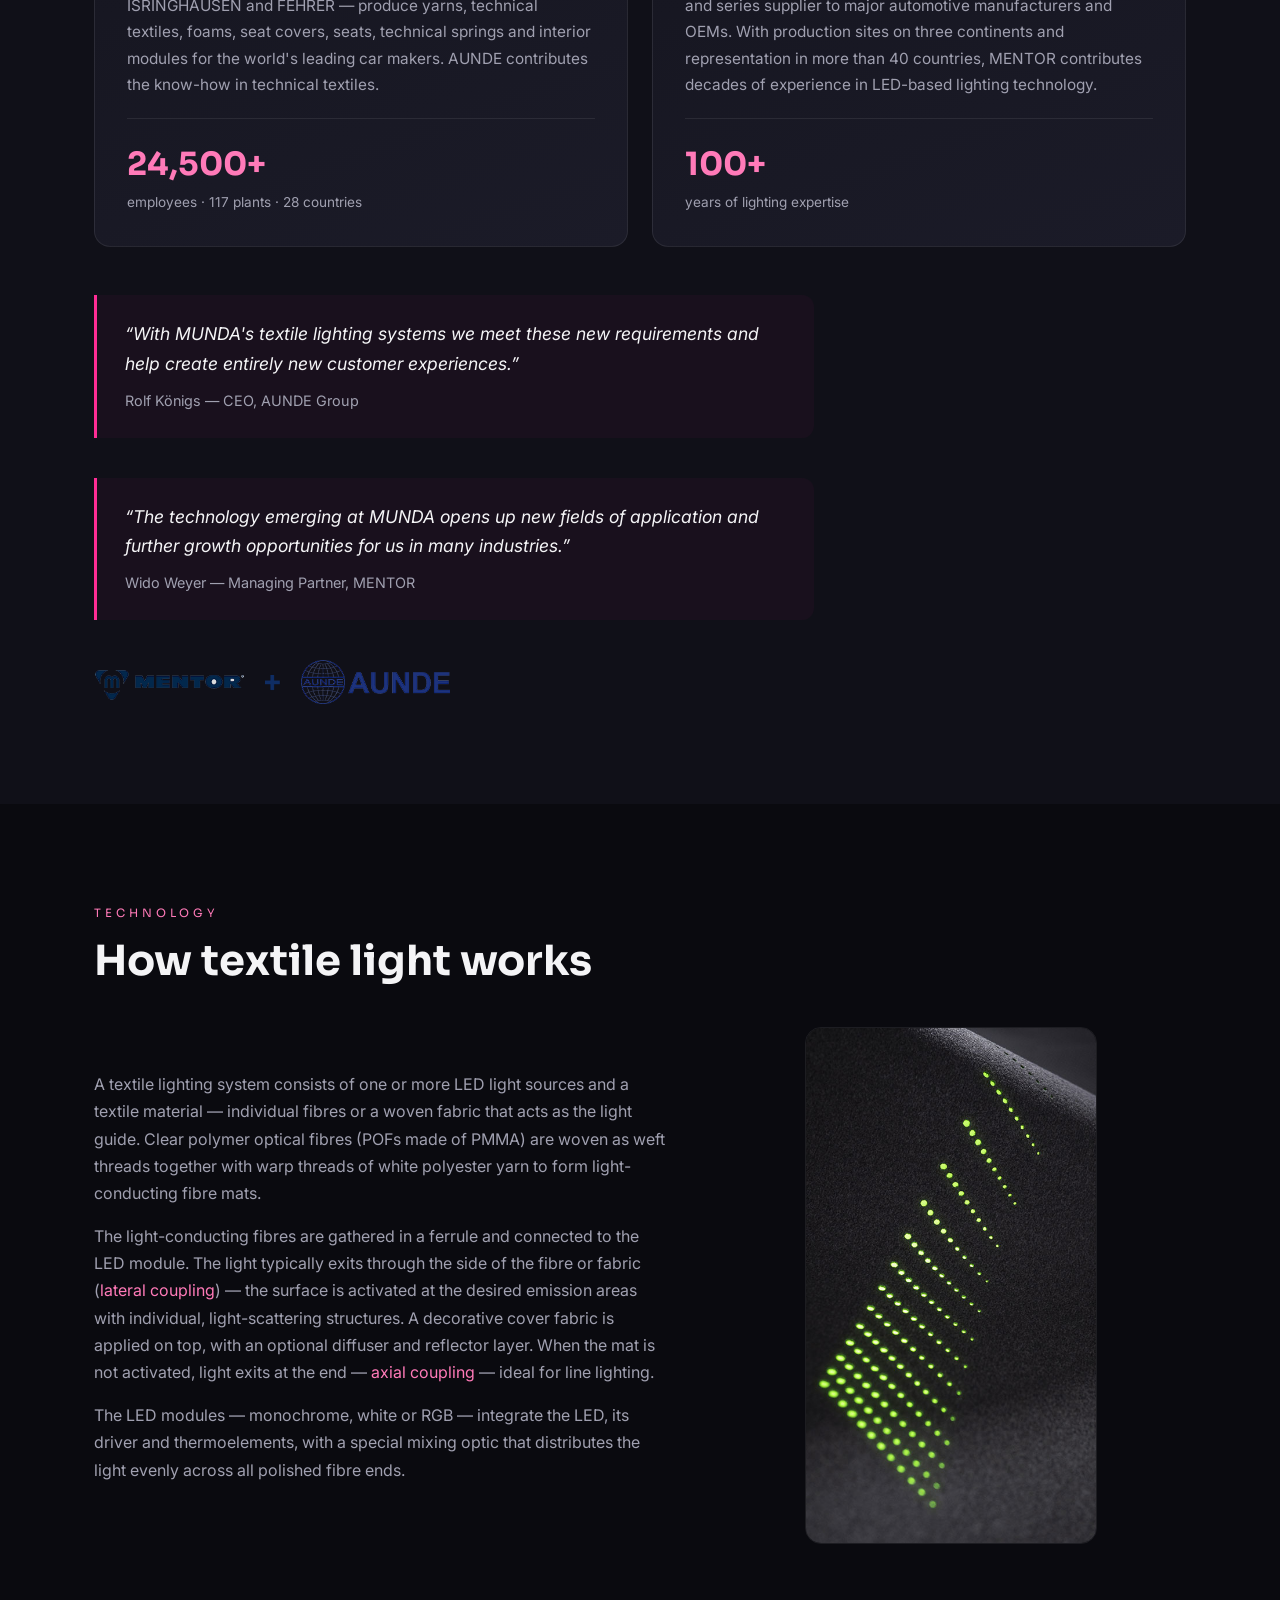
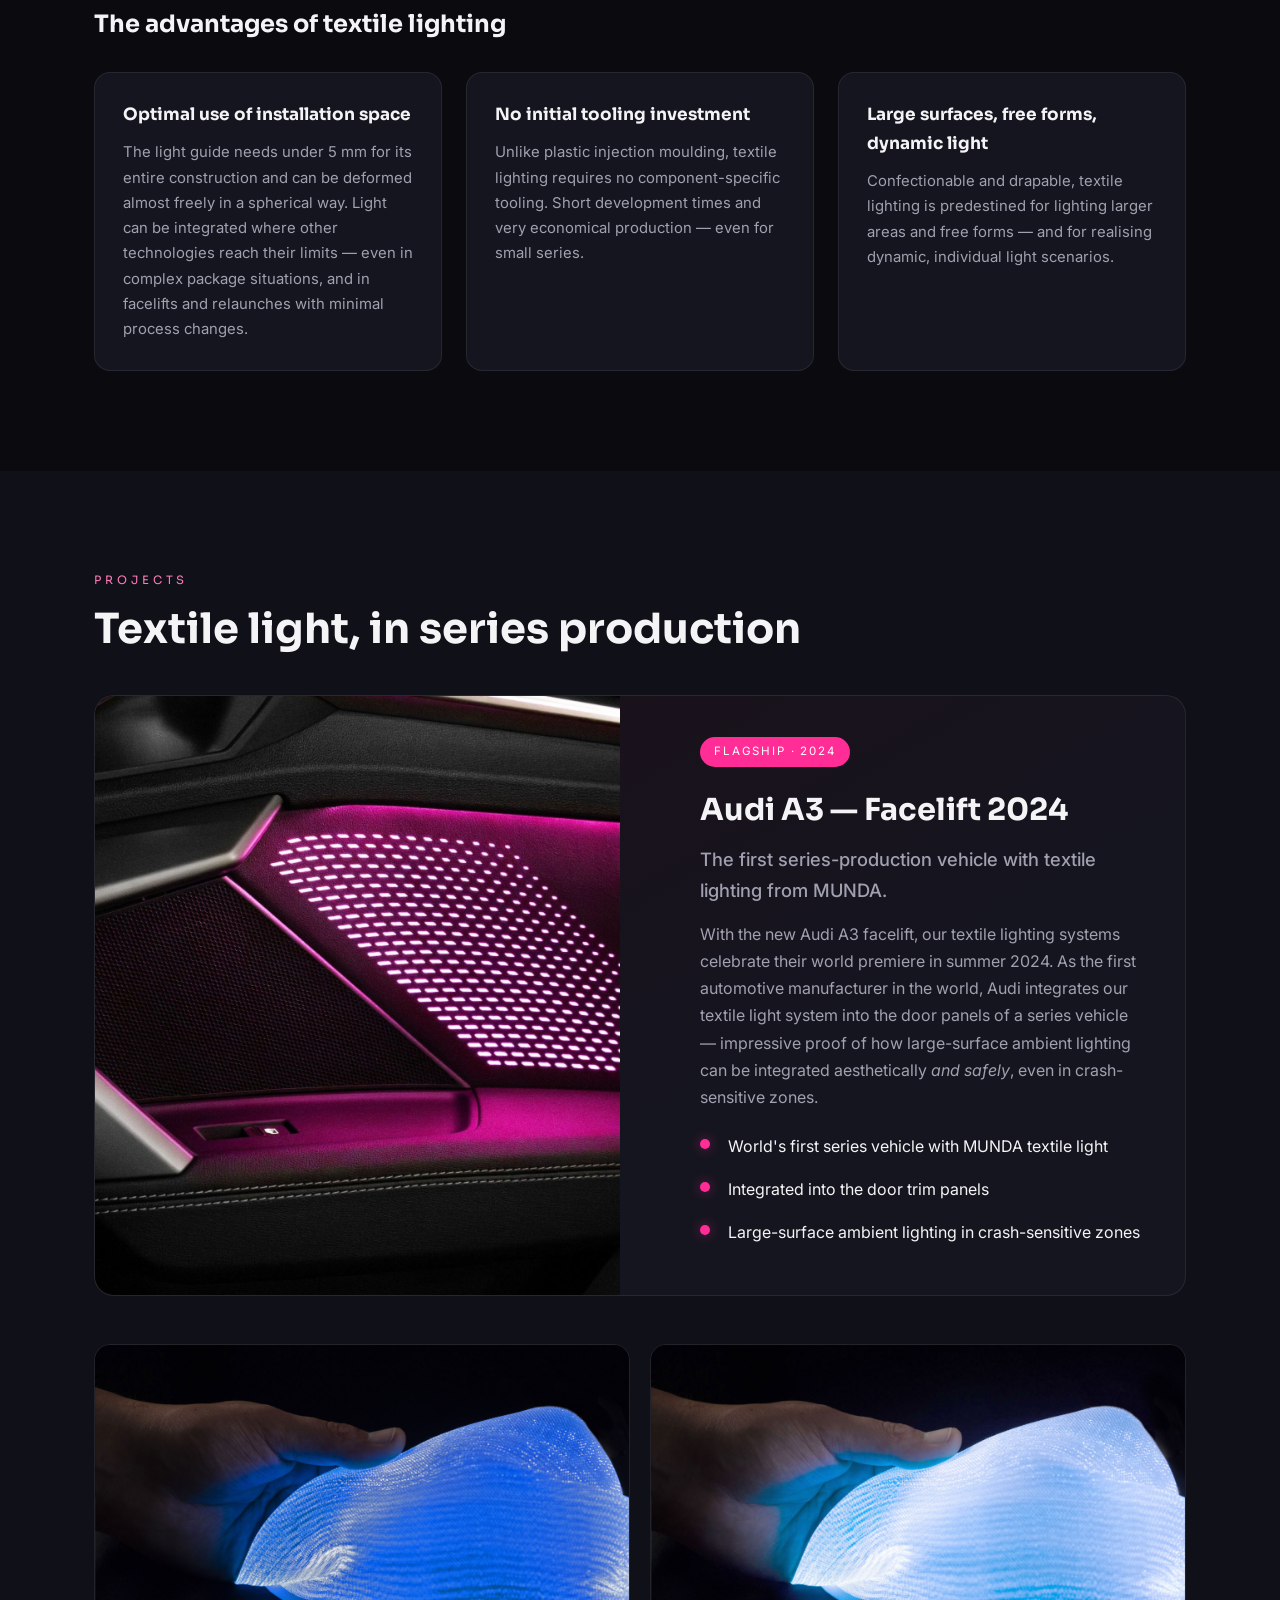
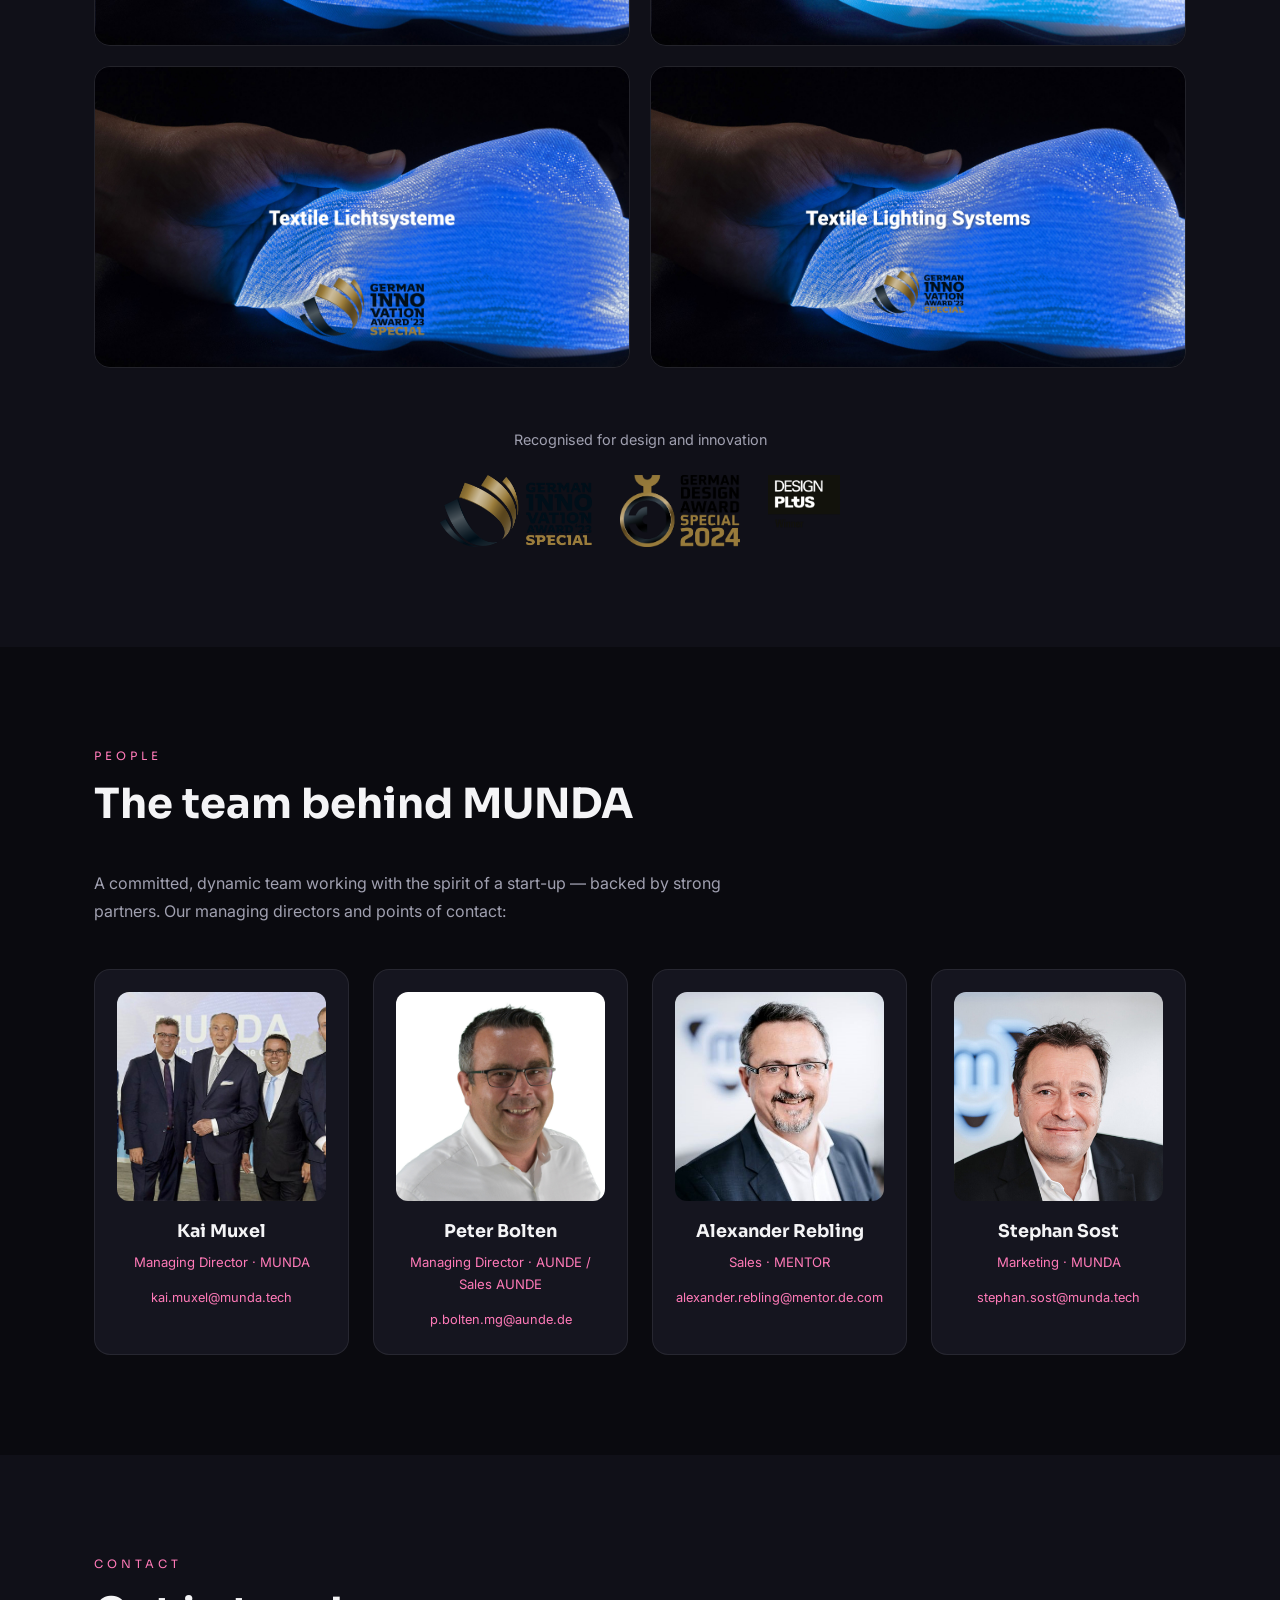
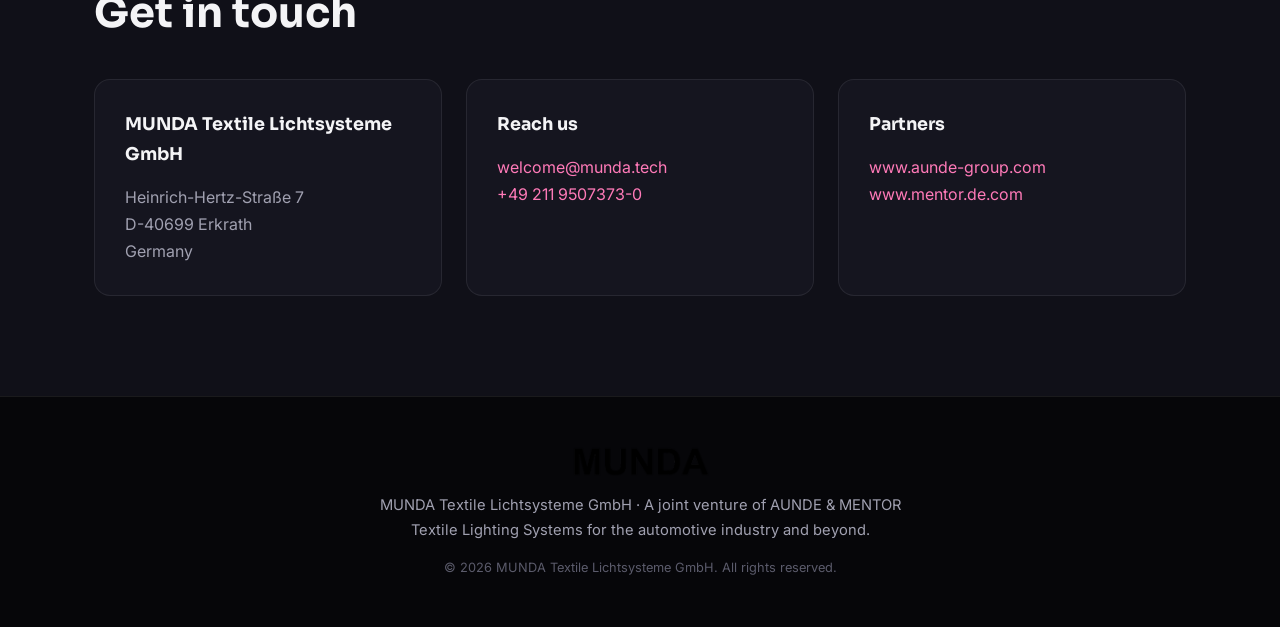
==== commit 10d0bc02: "commit" ====
--- a/index.html
+++ b/index.html
@@ -21,14 +21,24 @@
     <a href="#home" class="nav__logo">
       <img src="assets/img/logo/logo-noclaim.png" alt="MUNDA logo" />
     </a>
-    <nav class="nav__links" id="navLinks">
-      <a href="#home">Home</a>
-      <a href="#about">About</a>
-      <a href="#technology">Technology</a>
-      <a href="#projects">Projects</a>
-      <a href="#team">Team</a>
-      <a href="#contact">Contact</a>
-    </nav>
+    <div class="nav__right">
+      <div class="nav__top">
+        <nav class="nav__links" id="navLinks">
+          <a href="#home" data-i18n="nav.home">Home</a>
+          <a href="#about" data-i18n="nav.about">About</a>
+          <a href="#technology" data-i18n="nav.technology">Technology</a>
+          <a href="#projects" data-i18n="nav.projects">Projects</a>
+          <a href="#team" data-i18n="nav.team">Team</a>
+          <a href="#contact" data-i18n="nav.contact">Contact</a>
+        </nav>
+        <div class="nav__lang" id="langSwitch" aria-label="Language">
+          <button type="button" class="lang-btn" data-lang="en">EN</button>
+          <span class="lang-sep">|</span>
+          <button type="button" class="lang-btn" data-lang="de">DE</button>
+        </div>
+      </div>
+      <a href="design.html" class="nav__game" title="Design your interior">GAME</a>
+    </div>
     <button class="nav__toggle" id="navToggle" aria-label="Menu">
       <span></span><span></span><span></span>
     </button>
@@ -40,15 +50,15 @@
     <div class="hero__overlay"></div>
     <div class="hero__content">
       <img src="assets/img/logo/logo.png" alt="MUNDA — Textile Lighting Systems" class="hero__logo" />
-      <p class="hero__tagline">Textile Lighting Systems</p>
-      <h1 class="hero__title">The world of textile light</h1>
-      <p class="hero__sub">
+      <p class="hero__tagline" data-i18n="hero.tagline">Textile Lighting Systems</p>
+      <h1 class="hero__title" data-i18n="hero.title">The world of textile light</h1>
+      <p class="hero__sub" data-i18n="hero.sub">
         We combine the know-how of technical textiles with LED-based lighting technology to create
         something entirely new — light woven into fabric.
       </p>
       <div class="hero__cta">
-        <a href="#projects" class="btn btn--primary">Discover our projects</a>
-        <a href="#about" class="btn btn--ghost">About MUNDA</a>
+        <a href="#projects" class="btn btn--primary" data-i18n="hero.cta1">Discover our projects</a>
+        <a href="#about" class="btn btn--ghost" data-i18n="hero.cta2">About MUNDA</a>
       </div>
     </div>
     <a href="#about" class="hero__scroll" aria-label="Scroll down">
@@ -59,18 +69,18 @@
   <!-- ===================== ABOUT ===================== -->
   <section class="section about" id="about">
     <div class="container">
-      <p class="eyebrow">About us</p>
-      <h2 class="section__title">A joint venture creating a new technology</h2>
+      <p class="eyebrow" data-i18n="about.eyebrow">About us</p>
+      <h2 class="section__title" data-i18n="about.title">A joint venture creating a new technology</h2>
 
       <div class="about__intro">
-        <p>
+        <p data-i18n="about.intro1">
           In summer 2019, <strong>AUNDE</strong> and <strong>MENTOR</strong> founded
           <strong>MUNDA Textile Lichtsysteme GmbH</strong> in Erkrath, Germany, as equal partners.
           Our name — MUNDA, derived from <strong>MEN</strong>TOR and <strong>A</strong>UNDE — symbolises
           the idea behind the joint venture: two companies with one shared goal, each contributing their
           core competence to enable something new.
         </p>
-        <p>
+        <p data-i18n="about.intro2">
           Textile lighting systems — built to the highest technical standard and ready for series production
           in the most demanding industries.
         </p>
@@ -78,9 +88,9 @@
 
       <div class="about__cards">
         <article class="card">
-          <div class="card__tag">Partner · Technical Textiles</div>
+          <div class="card__tag" data-i18n="about.card1.tag">Partner · Technical Textiles</div>
           <h3>AUNDE</h3>
-          <p>
+          <p data-i18n="about.card1.body">
             Founded in 1899 in Mönchengladbach, AUNDE is one of the world's leading automotive suppliers.
             Its brands — AUNDE, ISRINGHAUSEN and FEHRER — produce yarns, technical textiles, foams,
             seat covers, seats, technical springs and interior modules for the world's leading car makers.
@@ -88,14 +98,14 @@
           </p>
           <div class="card__stat">
             <span class="card__stat-num">24,500+</span>
-            <span class="card__stat-label">employees · 117 plants · 28 countries</span>
+            <span class="card__stat-label" data-i18n="about.card1.label">employees · 117 plants · 28 countries</span>
           </div>
         </article>
 
         <article class="card">
-          <div class="card__tag">Partner · Integrated Light</div>
+          <div class="card__tag" data-i18n="about.card2.tag">Partner · Integrated Light</div>
           <h3>MENTOR</h3>
-          <p>
+          <p data-i18n="about.card2.body">
             Founded in 1920, MENTOR is a leading German specialist for product-integrated light and a
             recognised development partner and series supplier to major automotive manufacturers and OEMs.
             With production sites on three continents and representation in more than 40 countries,
@@ -103,24 +113,24 @@
           </p>
           <div class="card__stat">
             <span class="card__stat-num">100+</span>
-            <span class="card__stat-label">years of lighting expertise</span>
+            <span class="card__stat-label" data-i18n="about.card2.label">years of lighting expertise</span>
           </div>
         </article>
       </div>
 
       <blockquote class="quote">
-        <p>
+        <p data-i18n="about.quote1.text">
           “With MUNDA's textile lighting systems we meet these new requirements and help create
           entirely new customer experiences.”
         </p>
-        <cite>Rolf Königs — CEO, AUNDE Group</cite>
+        <cite data-i18n="about.quote1.cite">Rolf Königs — CEO, AUNDE Group</cite>
       </blockquote>
       <blockquote class="quote">
-        <p>
+        <p data-i18n="about.quote2.text">
           “The technology emerging at MUNDA opens up new fields of application and further
           growth opportunities for us in many industries.”
         </p>
-        <cite>Wido Weyer — Managing Partner, MENTOR</cite>
+        <cite data-i18n="about.quote2.cite">Wido Weyer — Managing Partner, MENTOR</cite>
       </blockquote>
 
       <div class="about__partners">
@@ -132,56 +142,54 @@
   <!-- ===================== TECHNOLOGY ===================== -->
   <section class="section tech" id="technology">
     <div class="container">
-      <p class="eyebrow">Technology</p>
-      <h2 class="section__title">How textile light works</h2>
+      <p class="eyebrow" data-i18n="tech.eyebrow">Technology</p>
+      <h2 class="section__title" data-i18n="tech.title">How textile light works</h2>
 
       <div class="tech__layout">
         <div class="tech__text">
-          <p>
+          <p data-i18n="tech.p1">
             A textile lighting system consists of one or more LED light sources and a textile material —
             individual fibres or a woven fabric that acts as the light guide. Clear polymer optical fibres
             (POFs made of PMMA) are woven as weft threads together with warp threads of white polyester
             yarn to form light-conducting fibre mats.
           </p>
-          <p>
+          <p data-i18n="tech.p2">
             The light-conducting fibres are gathered in a ferrule and connected to the LED module. The light
             typically exits through the side of the fibre or fabric (<em>lateral coupling</em>) — the surface is
             activated at the desired emission areas with individual, light-scattering structures. A decorative
             cover fabric is applied on top, with an optional diffuser and reflector layer. When the mat is not
             activated, light exits at the end — <em>axial coupling</em> — ideal for line lighting.
           </p>
-          <p>
+          <p data-i18n="tech.p3">
             The LED modules — monochrome, white or RGB — integrate the LED, its driver and thermoelements,
             with a special mixing optic that distributes the light evenly across all polished fibre ends.
           </p>
         </div>
         <div class="tech__gallery">
           <img src="assets/img/tech/tech1.jpg" alt="Textile lighting fibre detail" loading="lazy" />
-          <img src="assets/img/tech/tech2.jpg" alt="Illuminated textile surface" loading="lazy" />
-          <img src="assets/img/tech/tech-render.jpg" alt="MUNDA technology render" loading="lazy" />
-        </div>
-      </div>
-
-      <h3 class="tech__subtitle">The advantages of textile lighting</h3>
+        </div>
+      </div>
+
+      <h3 class="tech__subtitle" data-i18n="tech.subtitle">The advantages of textile lighting</h3>
       <div class="tech__features">
         <div class="feature">
-          <h4>Optimal use of installation space</h4>
-          <p>
+          <h4 data-i18n="tech.f1.title">Optimal use of installation space</h4>
+          <p data-i18n="tech.f1.body">
             The light guide needs under 5 mm for its entire construction and can be deformed almost freely
             in a spherical way. Light can be integrated where other technologies reach their limits — even in
             complex package situations, and in facelifts and relaunches with minimal process changes.
           </p>
         </div>
         <div class="feature">
-          <h4>No initial tooling investment</h4>
-          <p>
+          <h4 data-i18n="tech.f2.title">No initial tooling investment</h4>
+          <p data-i18n="tech.f2.body">
             Unlike plastic injection moulding, textile lighting requires no component-specific tooling.
             Short development times and very economical production — even for small series.
           </p>
         </div>
         <div class="feature">
-          <h4>Large surfaces, free forms, dynamic light</h4>
-          <p>
+          <h4 data-i18n="tech.f3.title">Large surfaces, free forms, dynamic light</h4>
+          <p data-i18n="tech.f3.body">
             Confectionable and drapable, textile lighting is predestined for lighting larger areas and free
             forms — and for realising dynamic, individual light scenarios.
           </p>
@@ -193,8 +201,8 @@
   <!-- ===================== PROJECTS ===================== -->
   <section class="section projects" id="projects">
     <div class="container">
-      <p class="eyebrow">Projects</p>
-      <h2 class="section__title">Textile light, in series production</h2>
+      <p class="eyebrow" data-i18n="projects.eyebrow">Projects</p>
+      <h2 class="section__title" data-i18n="projects.title">Textile light, in series production</h2>
 
       <!-- Audi flagship -->
       <article class="audi">
@@ -202,12 +210,12 @@
           <img src="assets/img/projects/audi-a3-1.jpg" alt="Textile lighting in the Audi A3 door panel" loading="lazy" />
         </div>
         <div class="audi__body">
-          <span class="audi__badge">Flagship · 2024</span>
-          <h3>Audi A3 — Facelift 2024</h3>
-          <p class="audi__lead">
+          <span class="audi__badge" data-i18n="projects.badge">Flagship · 2024</span>
+          <h3 data-i18n="projects.audiTitle">Audi A3 — Facelift 2024</h3>
+          <p class="audi__lead" data-i18n="projects.lead">
             The first series-production vehicle with textile lighting from MUNDA.
           </p>
-          <p>
+          <p data-i18n="projects.body">
             With the new Audi A3 facelift, our textile lighting systems celebrate their world premiere in
             summer 2024. As the first automotive manufacturer in the world, Audi integrates our textile
             light system into the door panels of a series vehicle — impressive proof of how large-surface
@@ -215,9 +223,9 @@
             zones.
           </p>
           <ul class="audi__points">
-            <li>World's first series vehicle with MUNDA textile light</li>
-            <li>Integrated into the door trim panels</li>
-            <li>Large-surface ambient lighting in crash-sensitive zones</li>
+            <li data-i18n="projects.p1">World's first series vehicle with MUNDA textile light</li>
+            <li data-i18n="projects.p2">Integrated into the door trim panels</li>
+            <li data-i18n="projects.p3">Large-surface ambient lighting in crash-sensitive zones</li>
           </ul>
         </div>
       </article>
@@ -240,7 +248,7 @@
 
       <!-- Awards -->
       <div class="awards">
-        <p class="awards__label">Recognised for design and innovation</p>
+        <p class="awards__label" data-i18n="projects.awards">Recognised for design and innovation</p>
         <div class="awards__row">
           <img src="assets/img/logo/award-gia23.png" alt="German Innovation Award 2023" />
           <img src="assets/img/logo/award-gda24.png" alt="German Design Award 2024" />
@@ -253,9 +261,9 @@
   <!-- ===================== TEAM ===================== -->
   <section class="section team" id="team">
     <div class="container">
-      <p class="eyebrow">People</p>
-      <h2 class="section__title">The team behind MUNDA</h2>
-      <p class="team__intro">
+      <p class="eyebrow" data-i18n="team.eyebrow">People</p>
+      <h2 class="section__title" data-i18n="team.title">The team behind MUNDA</h2>
+      <p class="team__intro" data-i18n="team.intro">
         A committed, dynamic team working with the spirit of a start-up — backed by strong partners.
         Our managing directors and points of contact:
       </p>
@@ -266,7 +274,7 @@
             <img src="assets/img/team/kai-muxel.jpg" alt="Kai Muxel" loading="lazy" />
           </div>
           <h3>Kai Muxel</h3>
-          <p class="person__role">Managing Director · MUNDA</p>
+          <p class="person__role" data-i18n="team.role1">Managing Director · MUNDA</p>
           <a class="person__mail" href="mailto:kai.muxel@munda.tech">kai.muxel@munda.tech</a>
         </article>
 
@@ -275,7 +283,7 @@
             <img src="assets/img/team/peter-bolten.jpg" alt="Peter Bolten" loading="lazy" />
           </div>
           <h3>Peter Bolten</h3>
-          <p class="person__role">Managing Director · AUNDE / Sales AUNDE</p>
+          <p class="person__role" data-i18n="team.role2">Managing Director · AUNDE / Sales AUNDE</p>
           <a class="person__mail" href="mailto:p.bolten.mg@aunde.de">p.bolten.mg@aunde.de</a>
         </article>
 
@@ -284,7 +292,7 @@
             <img src="assets/img/team/alex-rebling.jpg" alt="Alexander Rebling" loading="lazy" />
           </div>
           <h3>Alexander Rebling</h3>
-          <p class="person__role">Sales · MENTOR</p>
+          <p class="person__role" data-i18n="team.role3">Sales · MENTOR</p>
           <a class="person__mail" href="mailto:alexander.rebling@mentor.de.com">alexander.rebling@mentor.de.com</a>
         </article>
 
@@ -293,7 +301,7 @@
             <img src="assets/img/team/stephan-sost.jpg" alt="Stephan Sost" loading="lazy" />
           </div>
           <h3>Stephan Sost</h3>
-          <p class="person__role">Marketing · MUNDA</p>
+          <p class="person__role" data-i18n="team.role4">Marketing · MUNDA</p>
           <a class="person__mail" href="mailto:stephan.sost@munda.tech">stephan.sost@munda.tech</a>
         </article>
       </div>
@@ -303,8 +311,8 @@
   <!-- ===================== CONTACT ===================== -->
   <section class="section contact" id="contact">
     <div class="container">
-      <p class="eyebrow">Contact</p>
-      <h2 class="section__title">Get in touch</h2>
+      <p class="eyebrow" data-i18n="contact.eyebrow">Contact</p>
+      <h2 class="section__title" data-i18n="contact.title">Get in touch</h2>
       <div class="contact__grid">
         <div class="contact__card">
           <h3>MUNDA Textile Lichtsysteme GmbH</h3>
@@ -315,14 +323,14 @@
           </p>
         </div>
         <div class="contact__card">
-          <h3>Reach us</h3>
+          <h3 data-i18n="contact.c2title">Reach us</h3>
           <p>
             <a href="mailto:welcome@munda.tech">welcome@munda.tech</a><br />
-            <a href="tel:+4921195073730">+49 211 9507373-0</a>
+            <a href="tel:+492****3730">+49 211 9507373-0</a>
           </p>
         </div>
         <div class="contact__card">
-          <h3>Partners</h3>
+          <h3 data-i18n="contact.c3title">Partners</h3>
           <p>
             <a href="https://www.aunde-group.com" target="_blank" rel="noopener">www.aunde-group.com</a><br />
             <a href="https://www.mentor.de.com" target="_blank" rel="noopener">www.mentor.de.com</a>
@@ -336,12 +344,12 @@
   <footer class="footer">
     <div class="container footer__inner">
       <img src="assets/img/logo/logo-noclaim.png" alt="MUNDA" class="footer__logo" />
-      <p class="footer__text">
+      <p class="footer__text" data-i18n="footer.text">
         MUNDA Textile Lichtsysteme GmbH · A joint venture of AUNDE &amp; MENTOR<br />
         Textile Lighting Systems for the automotive industry and beyond.
       </p>
       <p class="footer__legal">
-        © <span id="year"></span> MUNDA Textile Lichtsysteme GmbH. All rights reserved.
+        © <span id="year"></span> <span data-i18n="footer.legal">MUNDA Textile Lichtsysteme GmbH. All rights reserved.</span>
       </p>
     </div>
   </footer>
--- a/assets/css/style.css
+++ b/assets/css/style.css
@@ -65,6 +65,48 @@
 }
 .nav__links a:hover { color: var(--accent-soft); }
 
+.nav__right { display: flex; flex-direction: column; align-items: center; gap: 10px; }
+.nav__game {
+  font-family: var(--font-head);
+  font-weight: 800;
+  font-size: 1.05rem;
+  letter-spacing: 0.24em;
+  text-transform: uppercase;
+  color: #fff;
+  background: var(--accent);
+  padding: 9px 28px;
+  border-radius: 999px;
+  box-shadow: 0 8px 26px var(--accent-glow);
+  line-height: 1.2;
+  transition: transform 0.2s, box-shadow 0.2s, background 0.2s;
+}
+.nav__game:hover { color: #fff; background: #ff4fa6; transform: translateY(-2px); box-shadow: 0 12px 32px var(--accent-glow); }
+
+.nav__top { display: flex; align-items: center; gap: 20px; }
+.nav__lang {
+  display: flex;
+  align-items: center;
+  gap: 2px;
+  padding: 3px 8px;
+  border: 1px solid var(--border);
+  border-radius: 999px;
+}
+.lang-btn {
+  background: none;
+  border: none;
+  cursor: pointer;
+  font-family: var(--font-head);
+  font-size: 0.76rem;
+  font-weight: 600;
+  letter-spacing: 0.06em;
+  color: var(--muted);
+  padding: 2px 6px;
+  transition: color 0.2s;
+}
+.lang-btn:hover { color: var(--text); }
+.lang-btn.is-active { color: var(--accent-soft); font-weight: 800; }
+.lang-sep { color: #4a4a5a; font-size: 0.72rem; }
+
 .nav__toggle {
   display: none;
   flex-direction: column;
@@ -255,8 +297,13 @@
 .tech__layout { display: grid; grid-template-columns: 1.1fr 0.9fr; gap: 48px; align-items: center; }
 .tech__text p { color: var(--muted); margin-bottom: 16px; }
 .tech__text em { color: var(--accent-soft); font-style: normal; }
-.tech__gallery { display: grid; gap: 14px; }
-.tech__gallery img { border-radius: var(--radius); border: 1px solid var(--border); width: 100%; }
+.tech__gallery { display: flex; flex-direction: column; align-items: center; gap: 12px; }
+.tech__gallery img {
+  width: 62%;
+  max-width: 300px;
+  border-radius: var(--radius);
+  border: 1px solid var(--border);
+}
 
 .tech__subtitle { font-family: var(--font-head); font-size: 1.5rem; margin: 60px 0 28px; }
 .tech__features { display: grid; grid-template-columns: repeat(3, 1fr); gap: 24px; }
@@ -385,6 +432,7 @@
   }
   .nav__links.open { display: flex; }
   .nav__toggle { display: flex; }
+  .nav__game { font-size: 0.82rem; padding: 7px 18px; }
   .about__cards, .tech__features, .team__grid, .projects__grid { grid-template-columns: 1fr; }
   .section { padding: 72px 0; }
   .audi__body { padding: 26px; }
